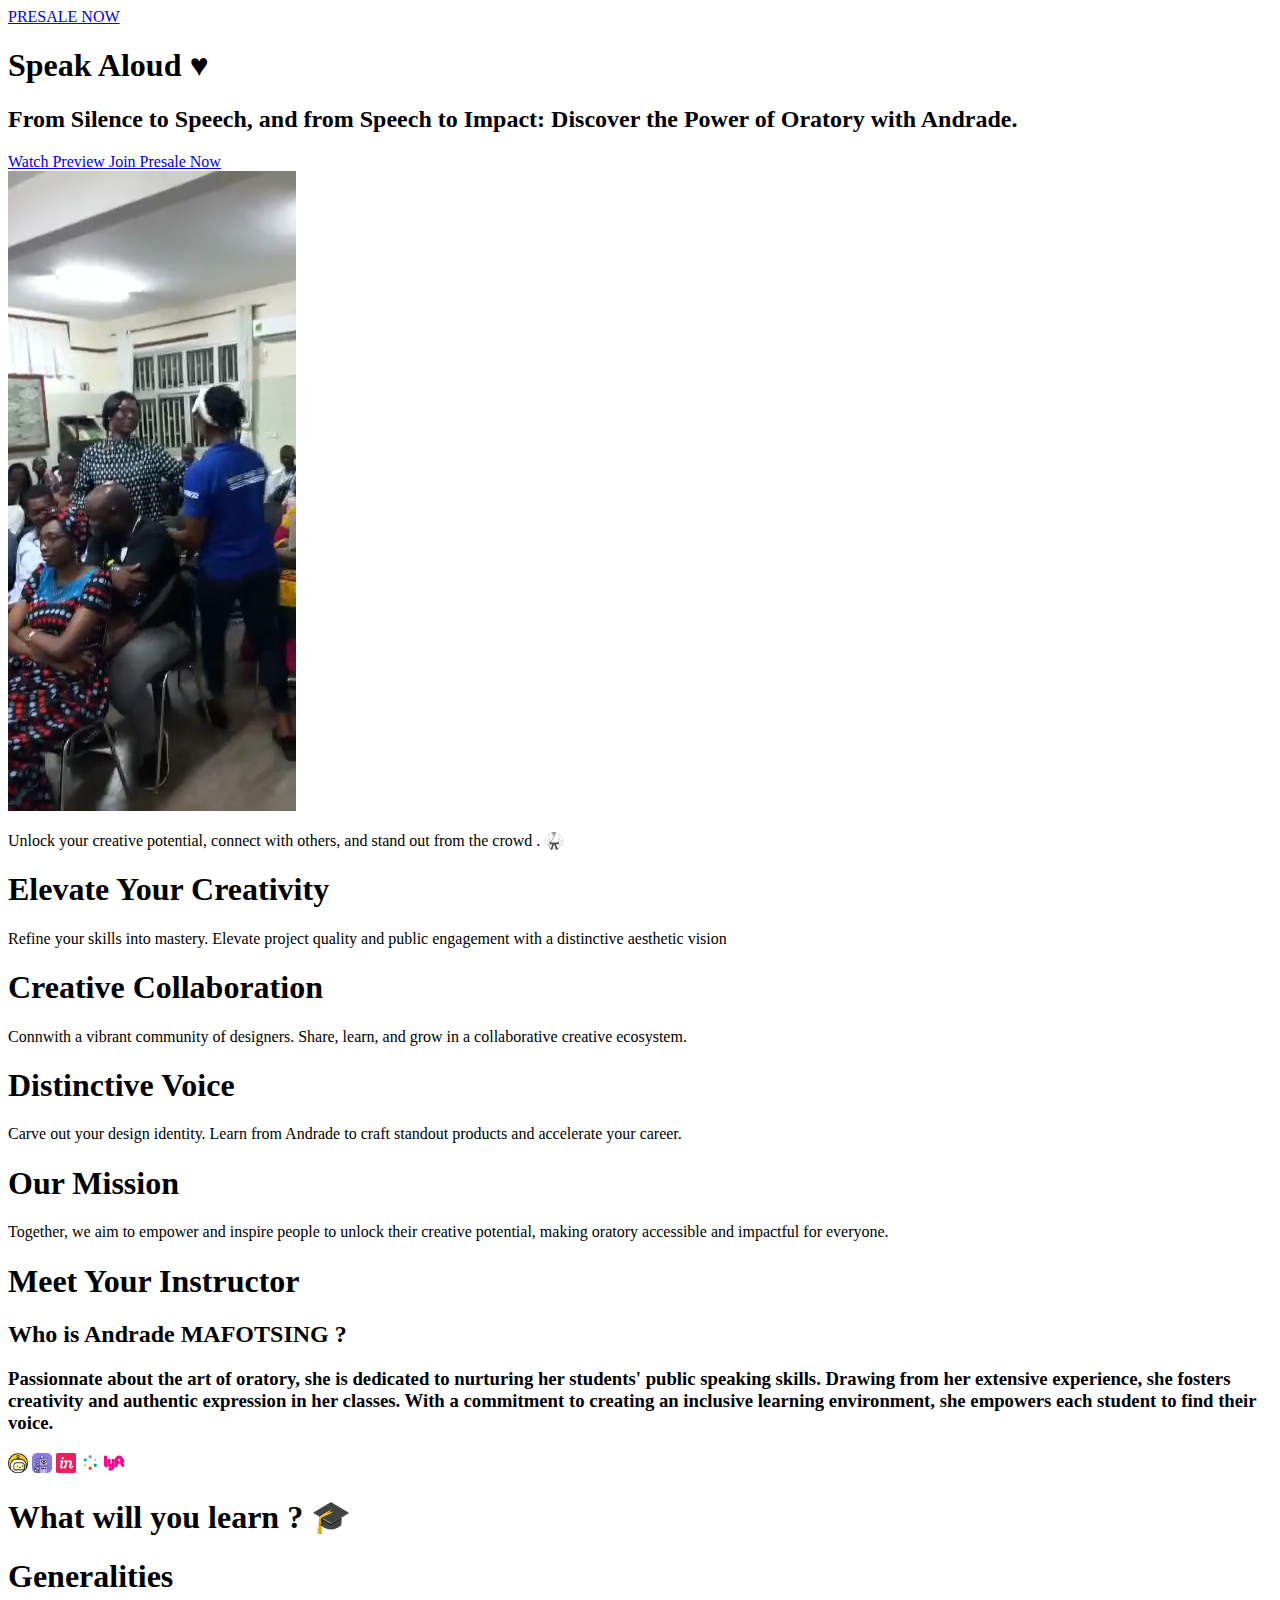
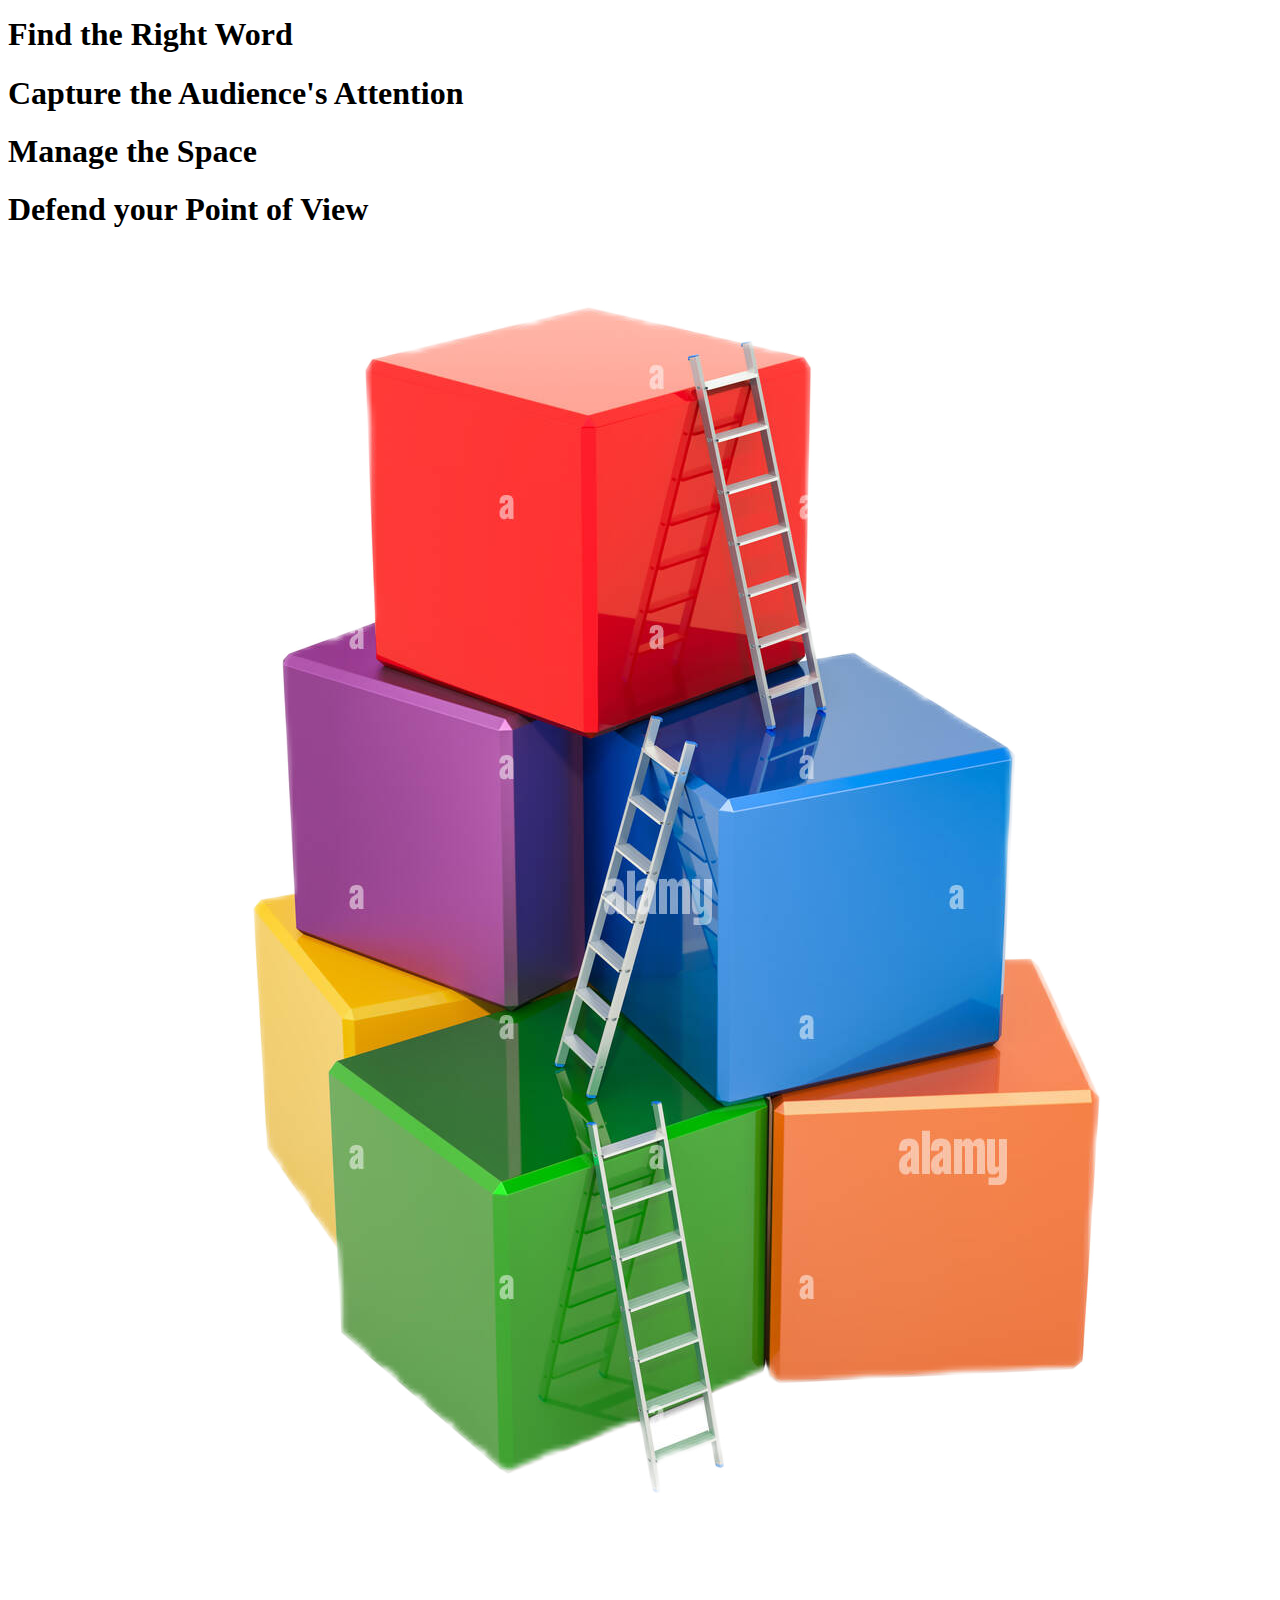
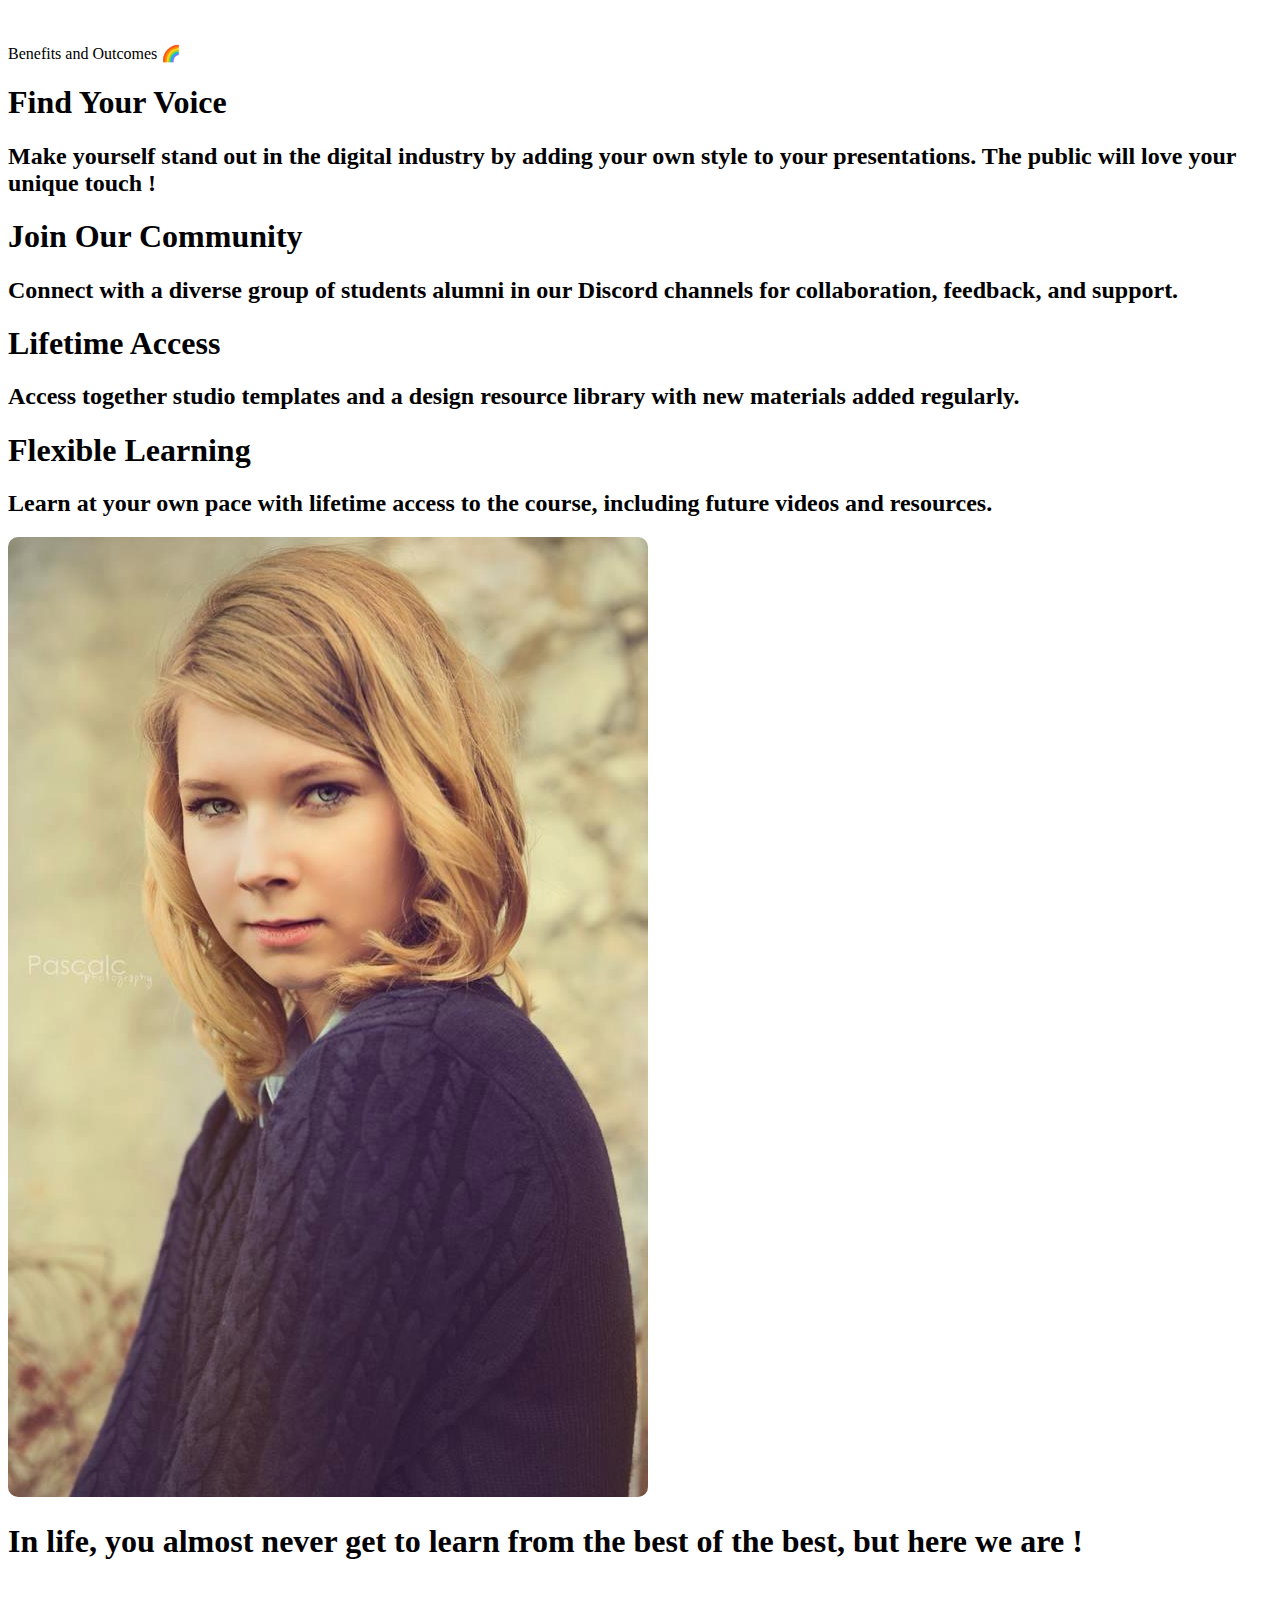
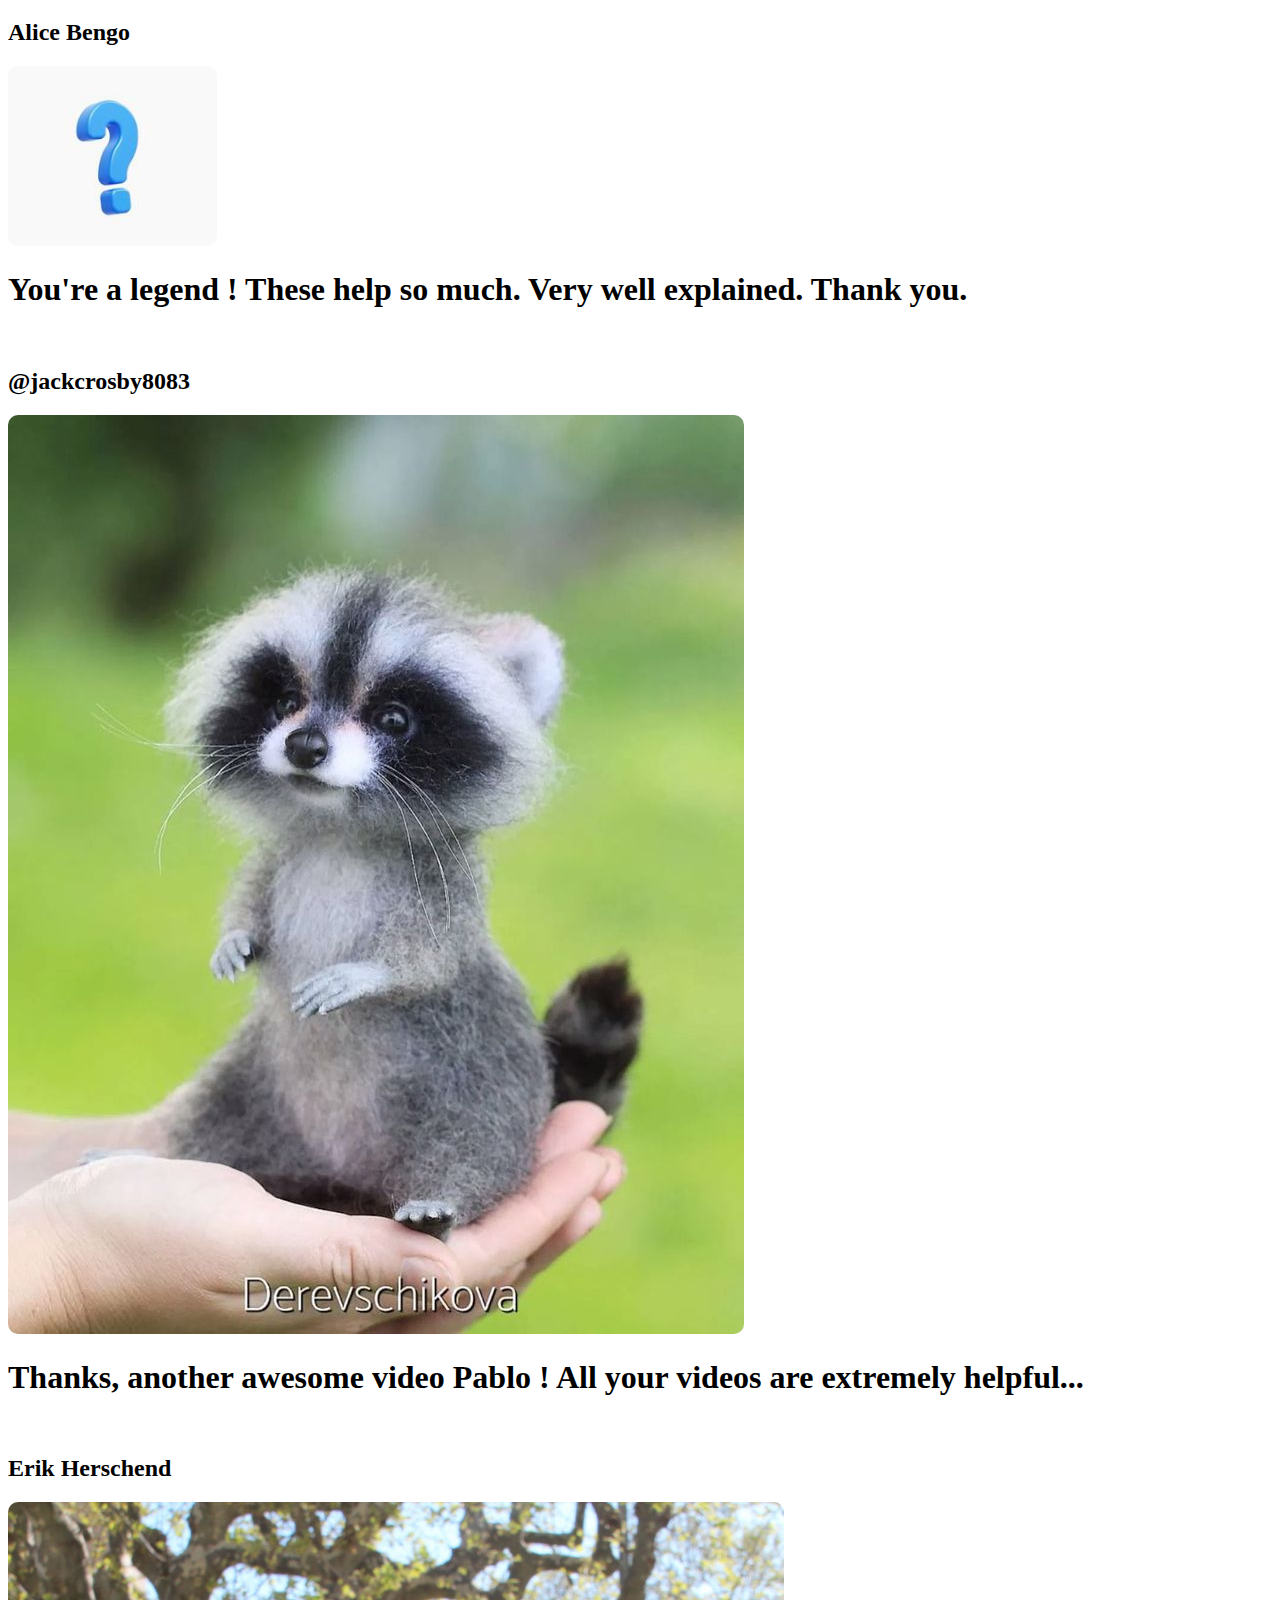
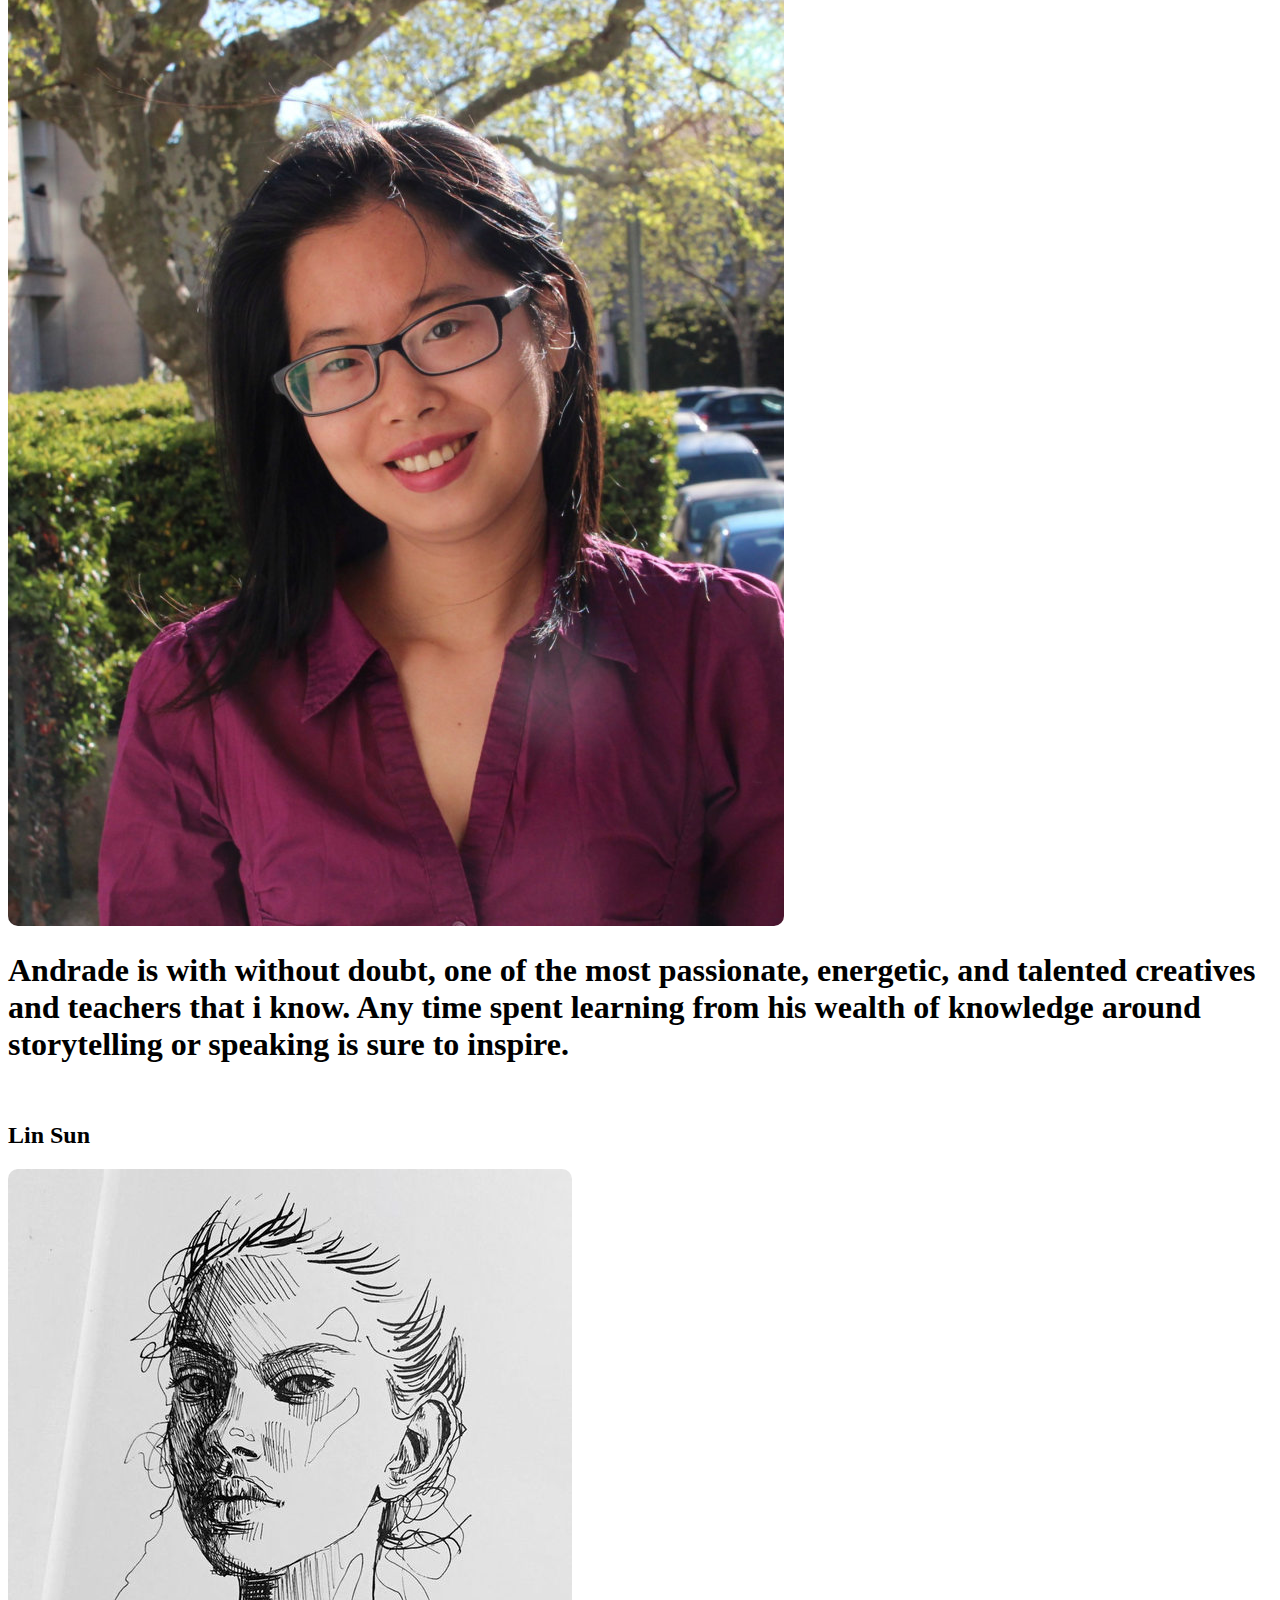
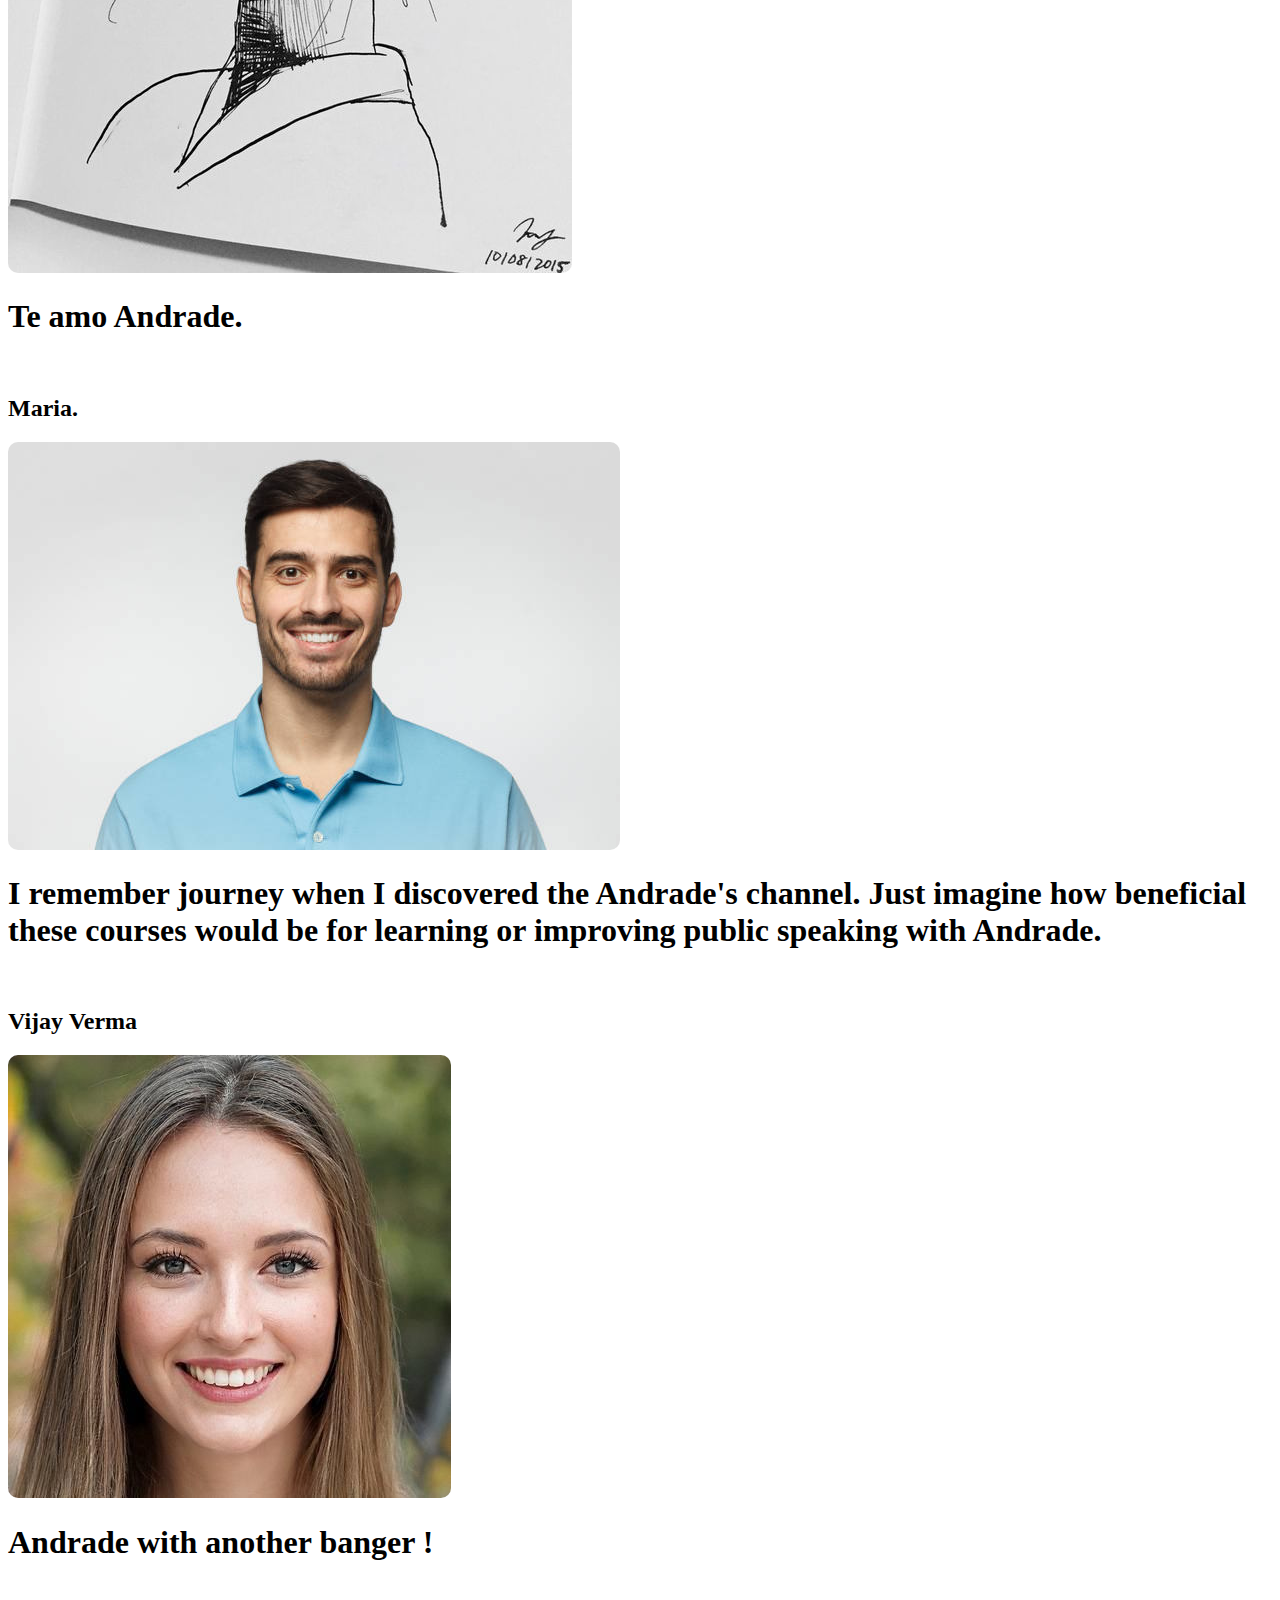
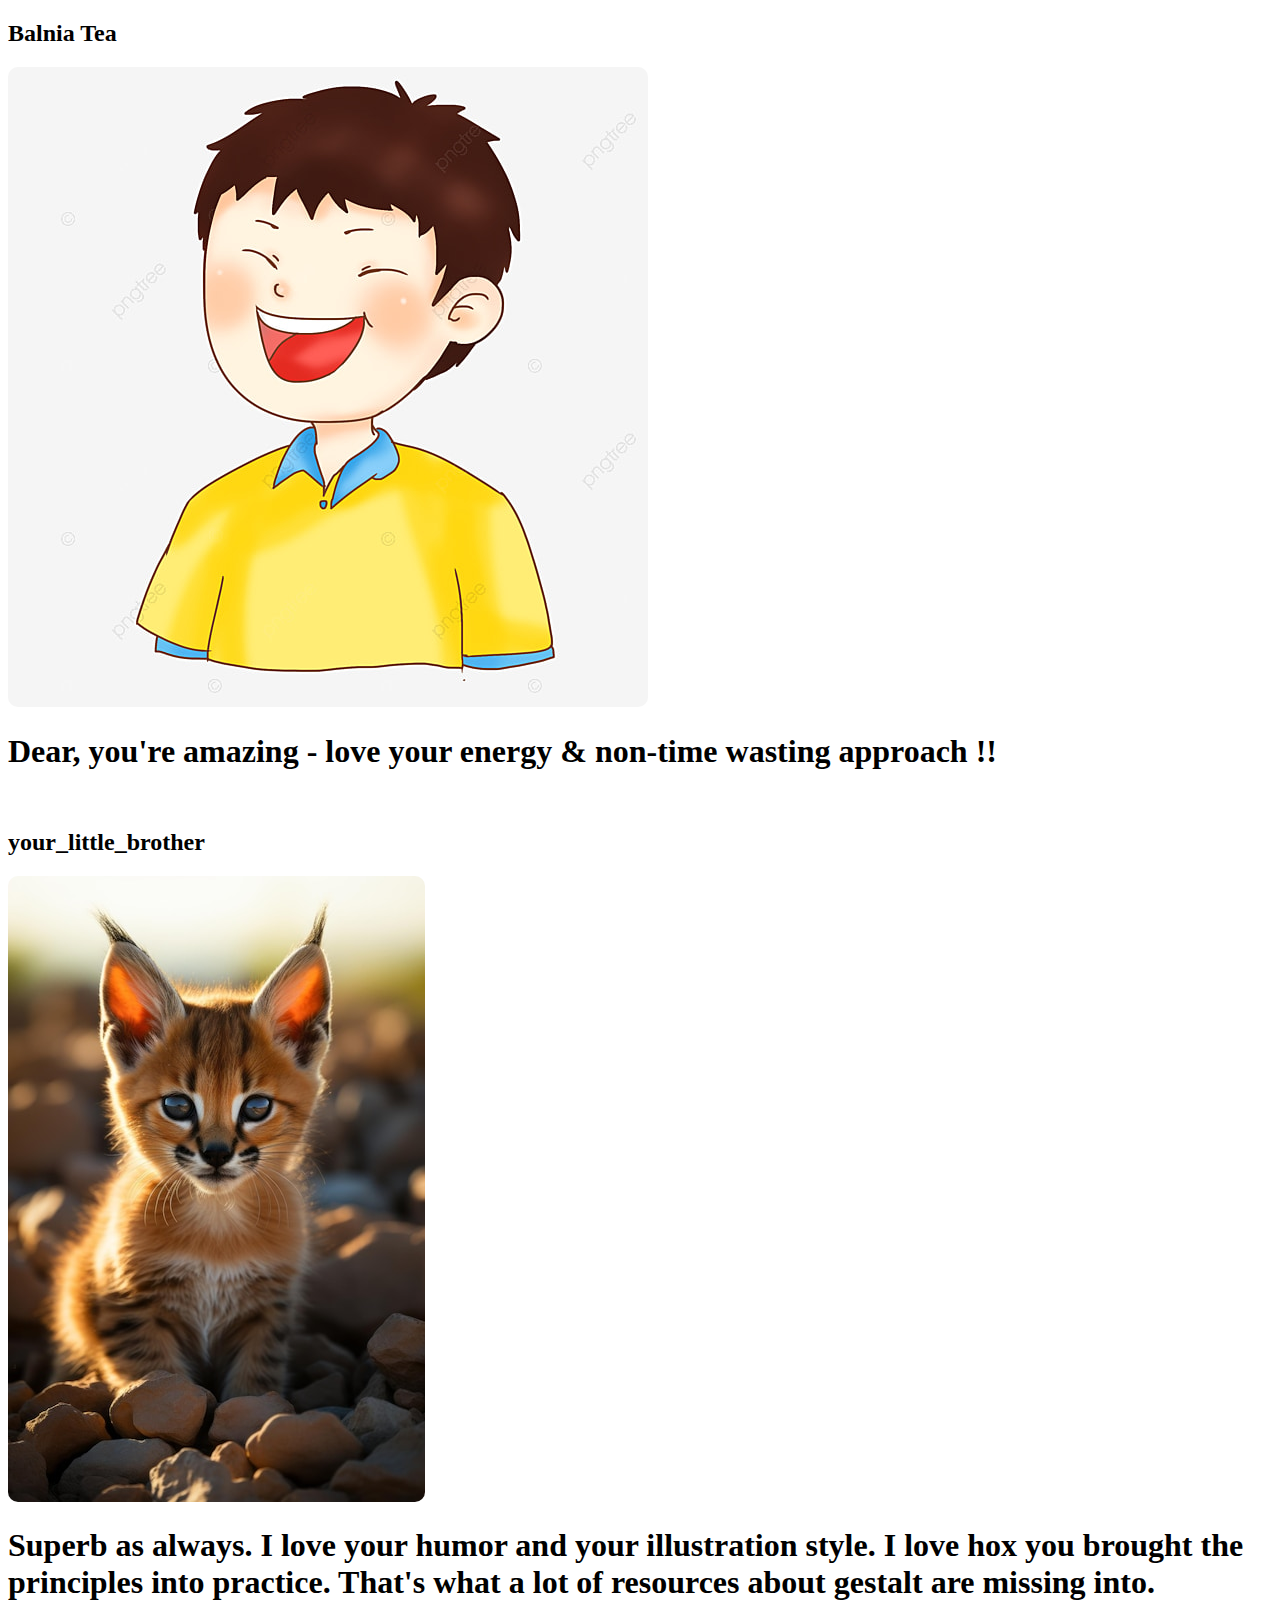
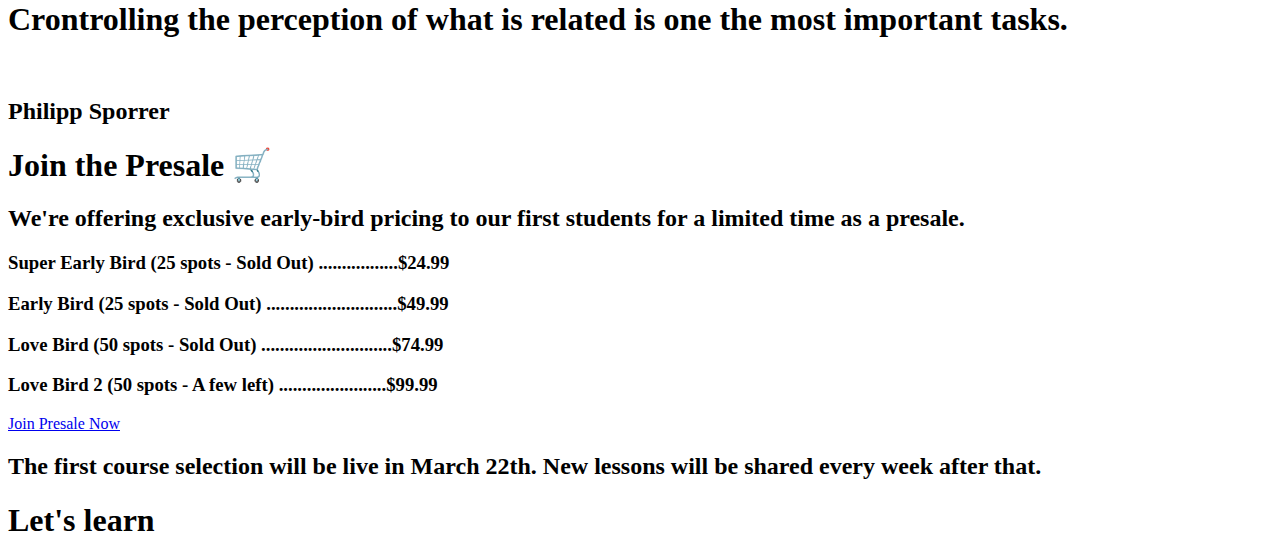
==== index.html @ 2ab076c2 "Add files via upload" ====
<!DOCTYPE html>
<html lang="en">
<head>
    <meta charset="UTF-8">
    <meta http-equiv="X-UA-Compatible" content="IE=edge">
    <meta name="viewport" content="width=device-width, initial-scale=1.0">
    <title>Art oratoire Speak Aloud</title>
    <link rel="stylesheet" href="MyStyle.css">
</head>
<body >
    
    <div class="container">
    
        <div class="container1">
                <a href="mailto:makgrade28@gmail.com">PRESALE NOW</a>
         <h1>Speak Aloud &#9829; </h1> 
         <h2>From Silence to Speech, and from Speech to Impact: Discover the Power of Oratory with Andrade.</h2> 
            <div class="subcontainer1">
                <div class="box1">
                    <a href="#">Watch Preview </a>
                    <i></i>
                    <a class="a_spec" href="mailto:makgrade28@gmail.com">Join Presale Now</a>
                </div>
                <div class="videobox">
                    <video autoplay muted loop id="ma_vidéo">
                        <source src="video.mp4" type="video/mp4">
                        Votre navigateur ne prend pas en compte la lecture de vidéos au format MP4.
                    </video>
        
                </div>
            
            </div>
            
        </div>
        <div class="container2">
            <p> <span>Unlock your</span> <span class="textl2"> creative potential,</span> <span class="textl3"> connect with others,</span> <span>and</span> <span class="textl4"> stand out from the crowd</span> <span>. &#X1F94B</span></p>
            
            <div class="boxpics">
                <div class="boxpic1">
                    <h1>Elevate Your Creativity</h1>
                    <p>Refine your skills into mastery. Elevate project quality and public engagement with a distinctive aesthetic vision</p>
                    <div class="pic1"></div>
                </div>
                <div class="boxpic2">
                    <h1>Creative Collaboration</h1>
                    <p>Connwith a vibrant community of designers. Share, learn, and grow in a collaborative creative ecosystem.</p>
            
                </div>
                <div class="boxpic3">
                    <h1>Distinctive Voice</h1>
                    <p>Carve out your design identity. Learn from Andrade to craft standout products and accelerate your career.</p>
                    
        

                </div>

            </div>
        </div>
        <div class="container3">
            <h1>Our Mission</h1>
            <p>Together, we aim to empower and inspire people to unlock their creative potential, making oratory accessible and impactful for everyone.</p>

            <div class="mybox">
                <div class="aboutme">
                    <h1>Meet Your Instructor</h1>
                    <h2>Who is Andrade MAFOTSING ?</h2>
                    <h3>Passionnate about the art of oratory, she is dedicated to nurturing her students' public speaking skills. Drawing from her extensive experience, she fosters creativity and authentic expression in her classes. With a commitment to creating an inclusive learning environment, she empowers each student to find their voice.</h3>
                    <div class="socialmedia">
                        <img src="i1.png" width="20px" height="20px">
                        <img src="i2.webp" width="20px" height="20px">
                        <img src="i3.png" width="20px" height="20px">
                        <img src="i4.png" width="20px" height="20px">
                        <img src="i5.png" width="20px" height="20px">
                    </div>
                </div>
                <div class="mypic">
                    
                </div>
            </div>

        </div>
        <div class="container4">
            <h1>What will you learn ? &#127891;</h1>
            <div class="flex1">
                <div class="card">
                    <h1>Generalities</h1>
                </div>
                <div class="flex2">
                    <div class="minicard1">
                        <h1> Find the Right Word</h1>
                    </div>
                    <div class="minicard2">
                        <h1>Capture the Audience's Attention</h1>
                    </div>
                    <div class="minicard3">
                        <h1>Manage the Space</h1>
                    </div>
                    <div class="minicard4">
                        <h1>Defend your Point of View </h1>
                    </div>
                </div>
            </div>

        </div>
        <div class="container5">
            <div class="card">
                <img class="rectif" src="im8.png" alt="block">
            </div>
                
            <div class="flexwrite">
                <div class="h1">Benefits and Outcomes &#127752;</div>
                <div class="cardwrite1">
                    <h1>Find Your Voice</h1>
                    <h2>Make yourself stand out in the digital industry by adding your own style to your presentations. The public will love your unique touch !</h2>
                </div>
                <div class="cardwrite2">
                    <h1>Join Our Community</h1>
                    <h2>Connect with a diverse group of students alumni in our Discord channels for collaboration, feedback, and support.</h2>
                </div>
                <div class="cardwrite3"> 
                    <h1>Lifetime Access</h1>
                    <h2>Access together studio templates and a design resource library with new materials added regularly.</h2>
                </div>
                <div class="cardwrite4">
                    <h1>Flexible Learning</h1>
                    <h2>Learn at your own pace with lifetime access to the course, including future videos and resources.</h2>
                </div>
            </div>
 
        </div>
        <div class="container6">
            <div class="cont1">
                <div class="cont1a">
                    <div class="im">
                        <img style="border-radius: 10px;" class="rectif2" src="face7.jpg" alt="comment">
                    </div>
                    <div class="text">
                        <h1>In life, you almost never get to learn from the best of the best, but here we are !</h1><br>
                        <h2>Alice Bengo</h2>
                    </div>
                    
                </div>
                <div class="cont1b">
                    <div class="im">
                        <img style="border-radius: 10px;" class="rectif2" src="face11.jpg" height="180px" alt="comment">
                    </div>
                    <div class="text">
                        <h1>You're a legend ! These help so much. Very well explained. Thank you.</h1><br>
                        <h2>@jackcrosby8083</h2>
                    </div>
                </div>
                <div class="cont1c">
                    <div class="im">
                        <img style="border-radius: 10px;" class="rectif2" src="face3.jpg" alt="comment">
                    </div>
                    <div class="text">
                        <h1>Thanks, another awesome video Pablo ! All your videos are extremely helpful...</h1><br>
                        <h2>Erik Herschend</h2>
                    </div>
                </div>
            </div>
            <div class="cont2">
                <div class="cont2a">
                    <div class="im">
                        <img style="border-radius: 10px;" class="rectif2" src="face4.jpg" alt="comment">
                    </div>
                    <div class="text">
                        <h1>Andrade is with without doubt, one of the most passionate, energetic, and talented creatives and teachers that i know. Any time spent learning from his wealth of knowledge around storytelling or speaking is sure to inspire. </h1><br>
                        <h2>Lin Sun</h2>
                    </div>
                </div>
                <div class="cont2b">
                    <div class="im">
                        <img style="border-radius: 10px;" class="rectif2" src="face10.jpg" alt="comment">
                    </div>
                    <div class="text">
                        <h1>Te amo Andrade.</h1><br>
                        <h2>Maria.

                        </h2>
                    </div>
                </div>
            </div>
            <div class="cont3">
                <div class="cont3a">
                    <div class="im">
                        <img style="border-radius: 10px;" class="rectif2" src="face6.jpg" alt="comment">
                    </div>
                    <div class="text">
                        <h1>I remember journey when I discovered the Andrade's channel. Just imagine how beneficial these courses would be for learning or improving public speaking with Andrade.</h1><br>
                        <h2>Vijay Verma</h2>
                    </div>
                </div>
                <div class="cont3b">
                    <div class="cont3b1">
                        <div class="im">
                            <img style="border-radius: 10px;" class="rectif2" src="face1.jpg" alt="comment">
                        </div>
                        <div class="text">
                            <h1>Andrade with another banger !</h1><br>
                            <h2>Balnia Tea</h2>
                        </div>
                    </div>
                    <div class="cont3b2">
                        <div class="im">
                            <img style="border-radius: 10px;" class="rectif2" src="face8.jpg" alt="comment">
                        </div>
                        <div class="text">
                            <h1>Dear, you're amazing - love your energy & non-time wasting approach !!</h1><br>
                            <h2>your_little_brother</h2>
                        </div>
                    </div>
                </div>
                <div class="cont3c">
                    <div class="im">
                        <img style="border-radius: 10px;" class="rectif2" src="face9.jpg" alt="comment">
                    </div>
                    <div class="text">
                        <h1>Superb as always. I love your humor and your illustration style. I love hox you brought the principles into practice. That's what a lot of resources about gestalt are missing into. Crontrolling the perception of what is related is one the most important tasks.</h1><br>
                        <h2>Philipp Sporrer</h2>
                    </div>
                </div>
            </div>
            <div class="socialmedia2"></div>
        </div>
        <div class="container7">
            <h1>Join the Presale &#128722;</h1>
            <h2>We're offering exclusive early-bird pricing to our first students for a limited time as a presale.</h2>
            <div class="price1">
                <h3>Super Early Bird (25 spots - Sold Out) <span class="vide">.................</span>$24.99</h3>
                
            </div>
            <div class="price2">
                <h3>Early Bird (25 spots - Sold Out) <span class="vide">............................</span>$49.99</h3>
            </div>
            <div class="price3">
                <h3>Love Bird (50 spots - Sold Out) <span class="vide">............................</span>$74.99</h3>
            </div>
            <div class="price4">
                <h3>Love Bird 2 (50 spots - A few left) <span class="vide">.......................</span>$99.99</h3>
            </div>
            <div class="price5">
                <a href="mailto:makgrade28@gmail.com">Join Presale Now</a>
            </div>
            <h2>The first course selection will be live in March 22th. New lessons will be shared every week after that. </h2>

        </div>
        <div class="container8">
             <div class="onlytext">
                <h1>Let's learn</h1>
             </div>
            
            
        </div>
    


    </div>
<!--<script>
    var video= document.getElementById("ma_vidéo");

    function toggleVideo() {
        if (video.paused){
            video.play();
        }else {
            video.pause();
        }
    }
</script>-->

</body>
</html>
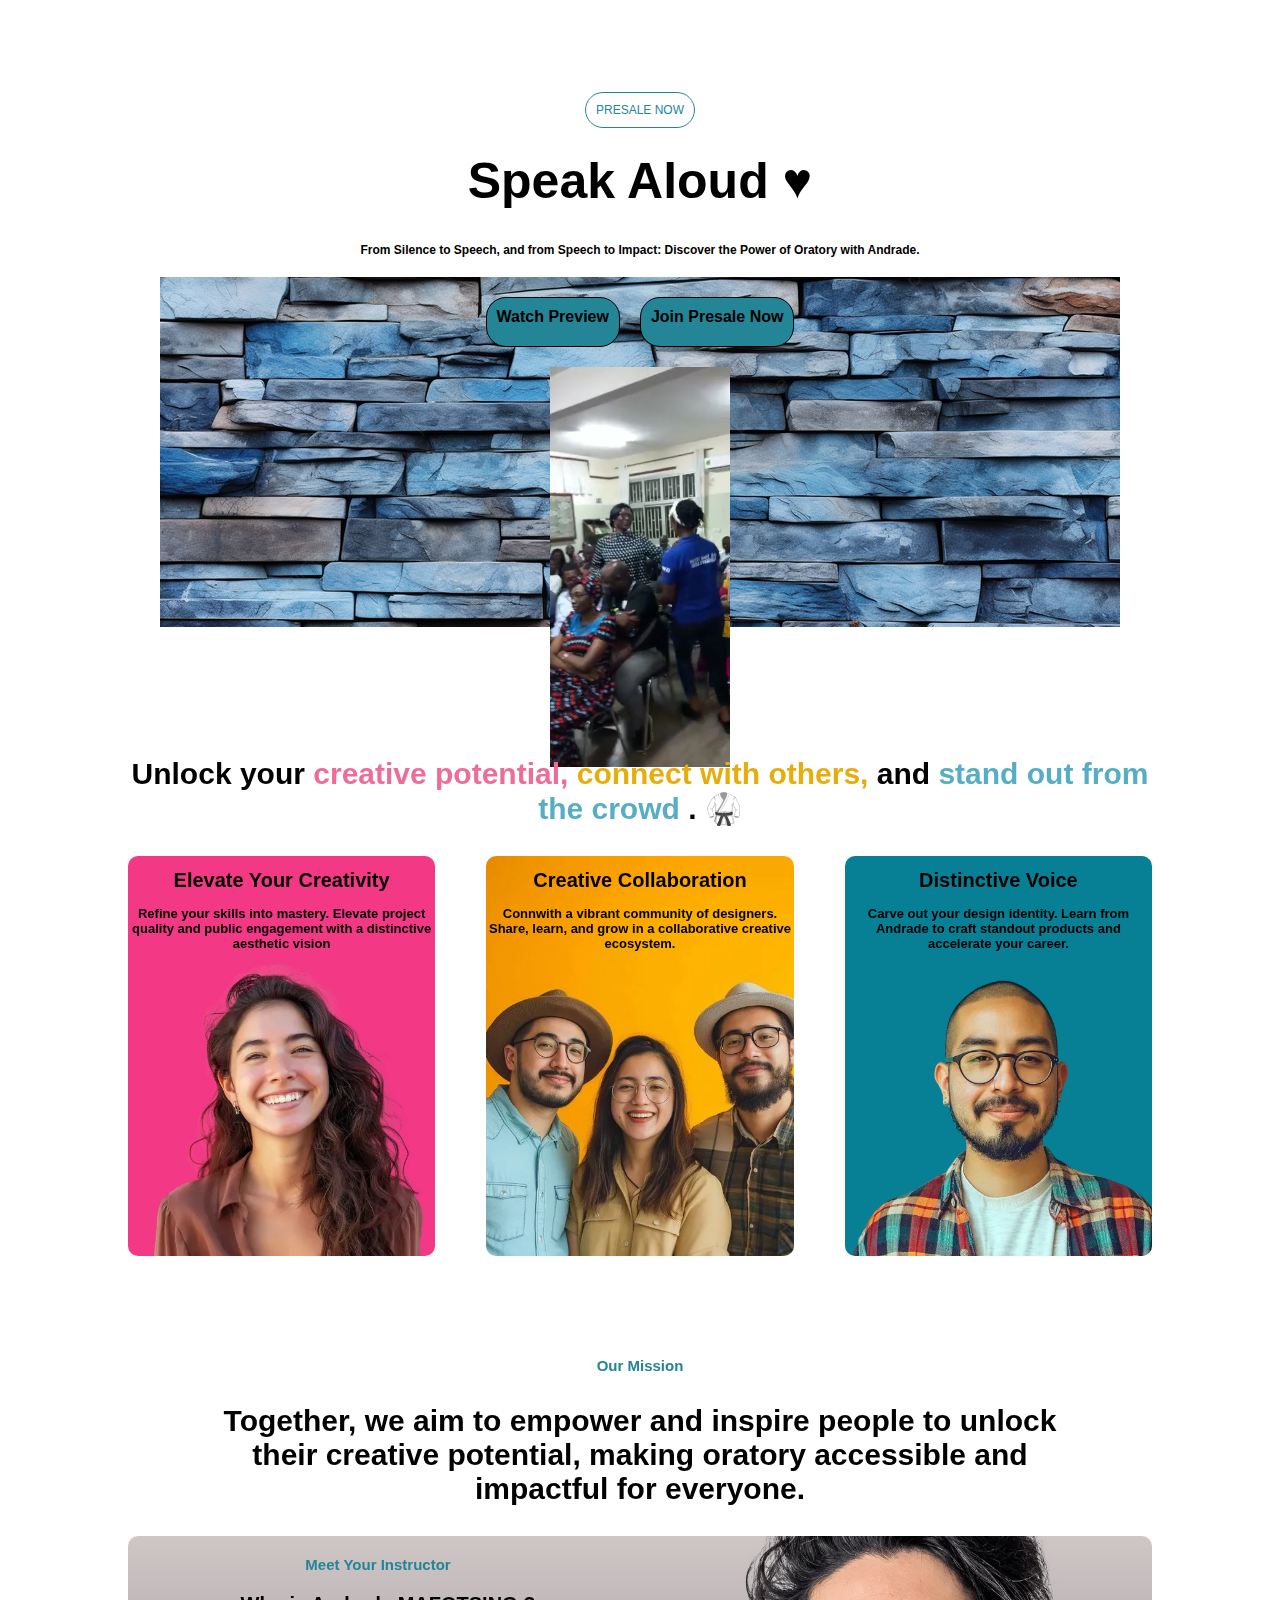
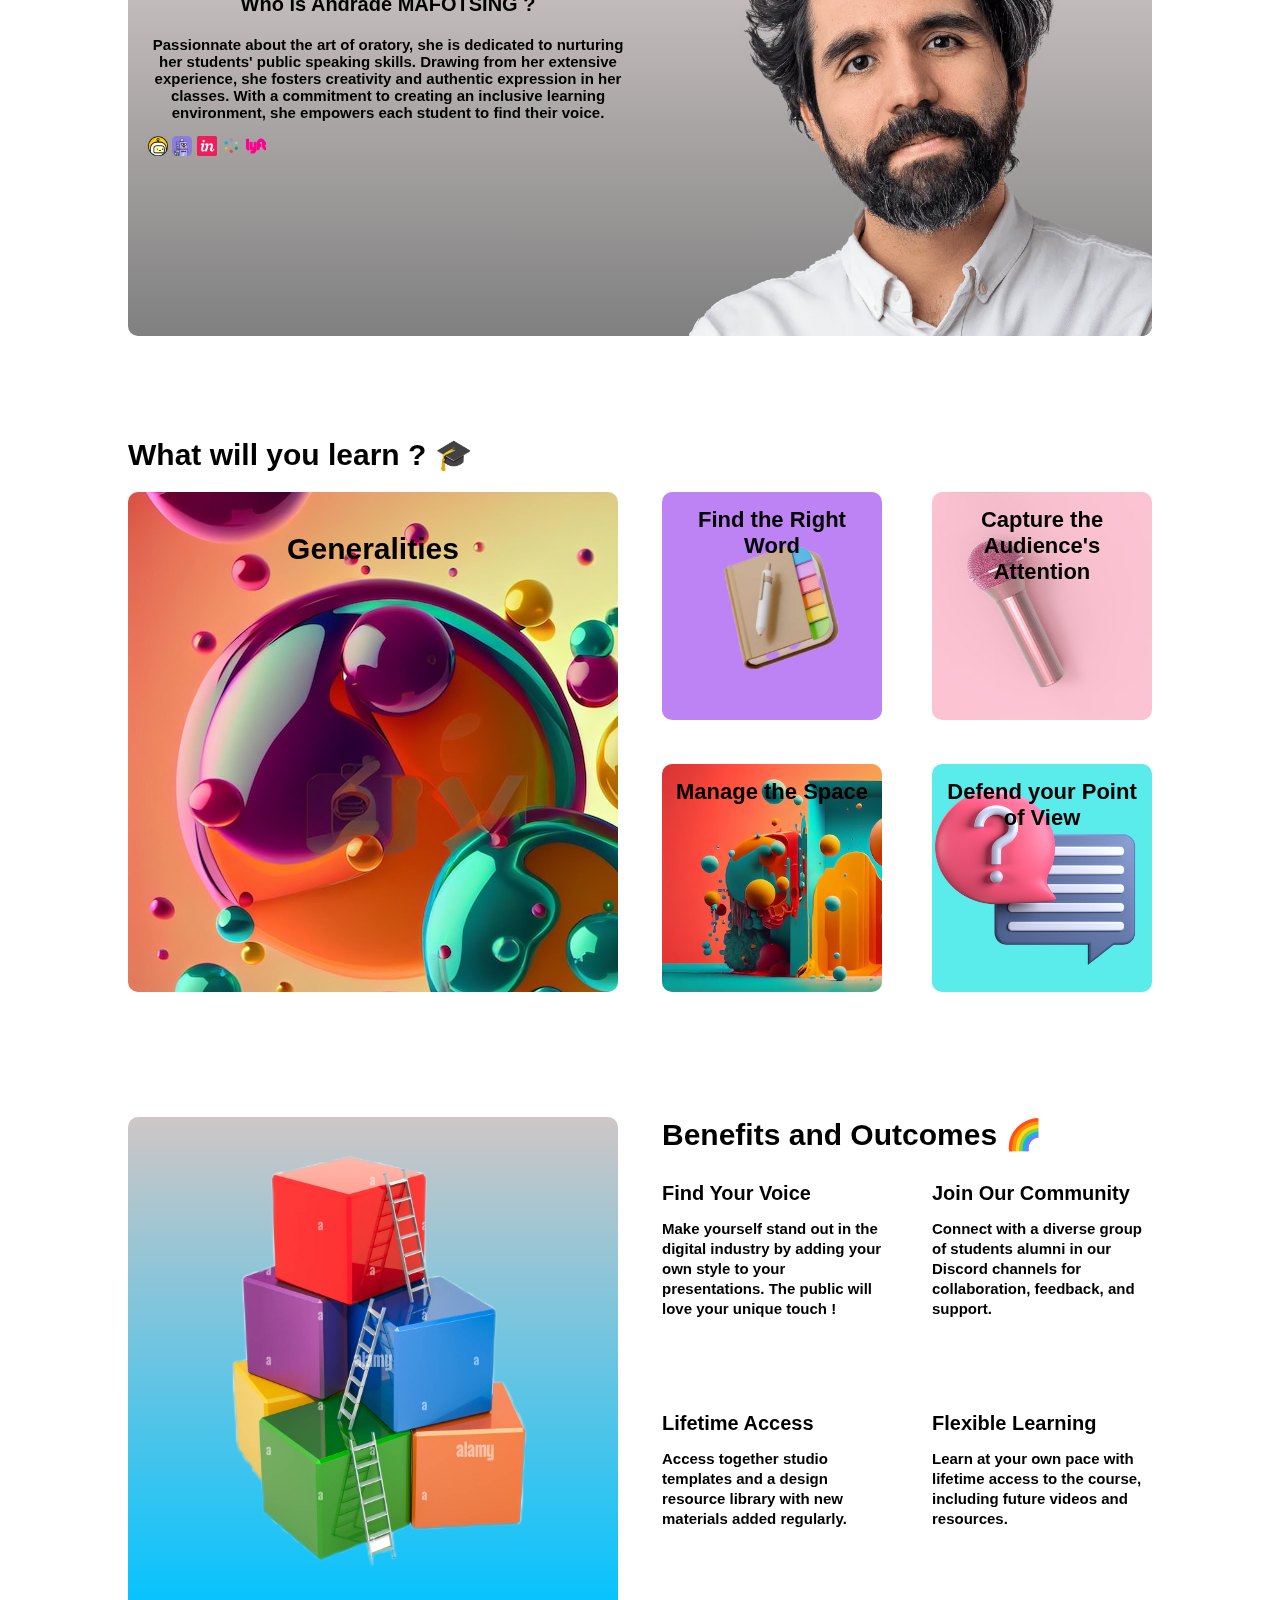
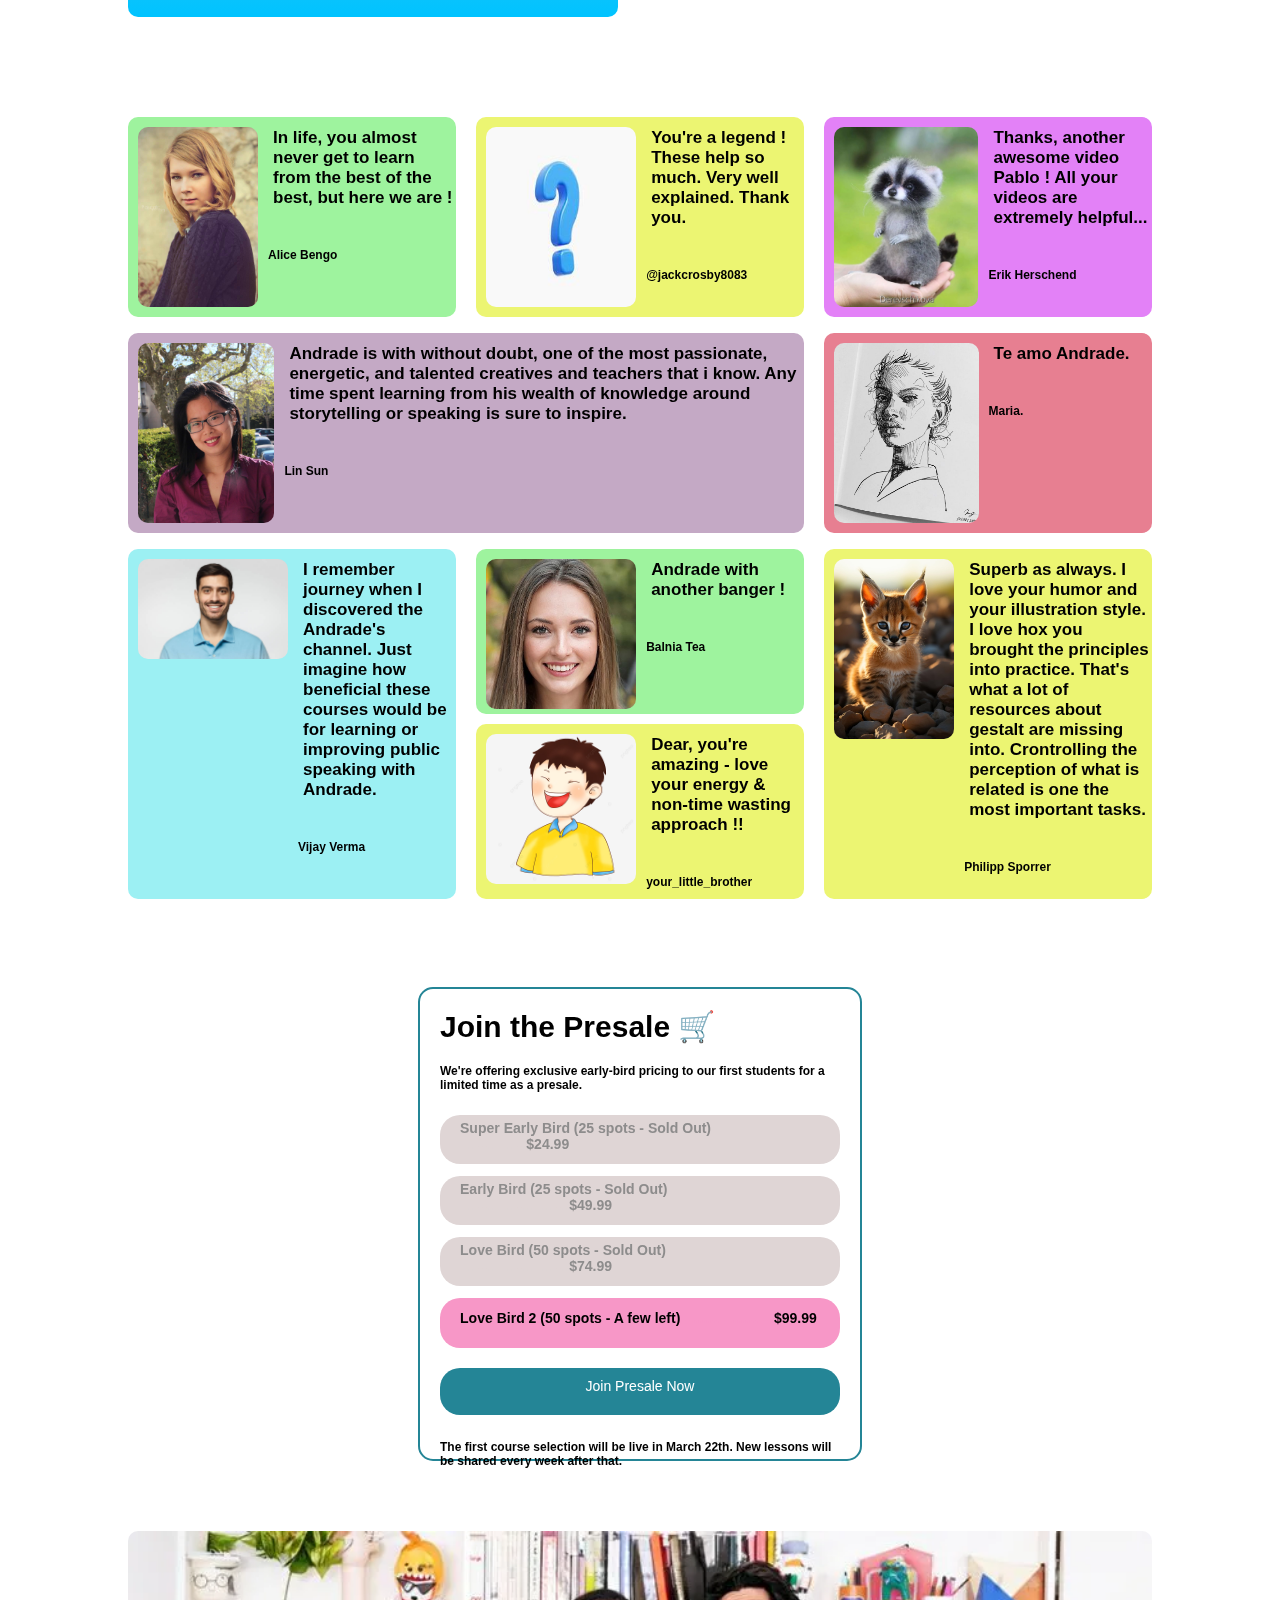
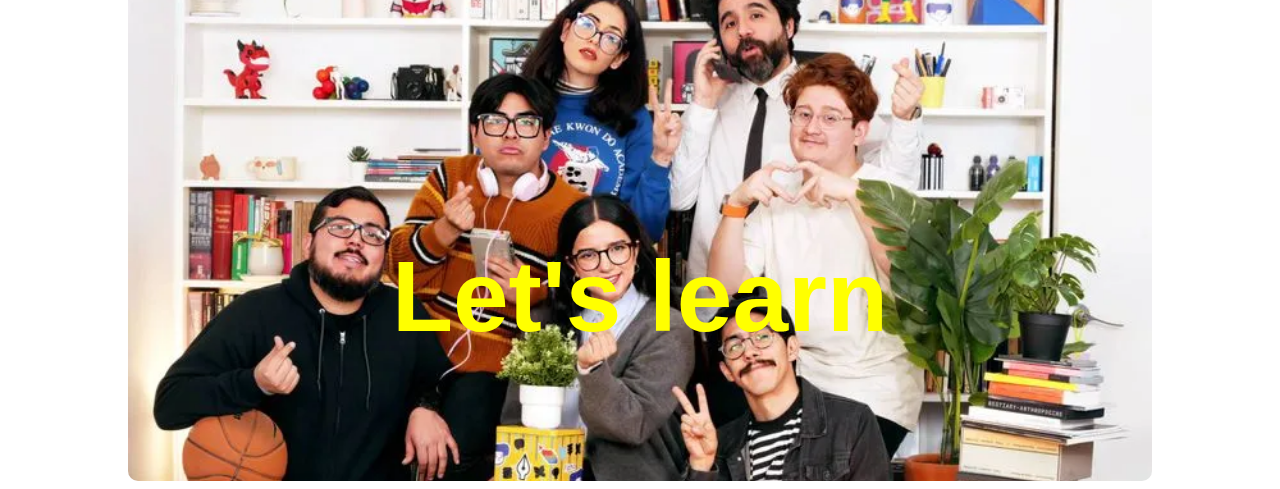
==== commit aef65b7b: "Update index.html" ====
--- a/index.html
+++ b/index.html
@@ -5,7 +5,7 @@
     <meta http-equiv="X-UA-Compatible" content="IE=edge">
     <meta name="viewport" content="width=device-width, initial-scale=1.0">
     <title>Art oratoire Speak Aloud</title>
-    <link rel="stylesheet" href="MyStyle.css">
+    <link rel="stylesheet" href="style.css">
 </head>
 <body >
     
@@ -269,4 +269,4 @@
 </script>-->
 
 </body>
-</html>+</html>
--- a/style.css
+++ b/style.css
@@ -0,0 +1,658 @@
+.container {
+    width: 1024px;
+    background-color: #ffffff;
+    font-family: 'Segoe UI', Tahoma, Geneva, Verdana, sans-serif;
+    margin-left: auto;
+    margin-right: auto;
+}
+
+.container1 {
+    min-height: 300px;
+    text-align: center;
+    margin-top: 100px;
+}
+
+.container1 a{
+    color:rgb(36, 133, 150) ;
+    font-family: 'Segoe UI', Tahoma, Geneva, Verdana, sans-serif;
+    font-size: 00.75rem;
+    text-decoration: none;
+    padding: 10px 10px 10px 10px;
+    border: 1px solid rgb(36, 133, 150);
+    border-radius: 20px;
+}
+
+.container1 a:hover {
+    background-color: rgb(69, 168, 185);
+    transition-duration: 1s;
+    color: white;
+}
+
+h1{
+    font-size: 50px;
+    font-weight: bold;
+}
+
+h2{
+    font-size: 12px; 
+}
+
+.subcontainer1{
+    height: 350px;
+    background-image: url(mur.png);
+    background-position: center; 
+    background-repeat: no-repeat;
+    justify-content: center;
+    margin-top: 20px;
+    border-radius: 10px;
+}
+.box1{
+    display: flex;
+    height: 50px;
+    justify-content: center;
+    padding-top: 20px;
+}
+.box1 a{
+    border: 1px solid rgb(0, 0, 0); 
+    color: black;
+    font-weight: bold;
+    font-size: 1rem;
+    background-color: rgb(36, 133, 150);
+ }
+.a_spec{
+      margin-left: 20px;
+  }
+
+  .box1 a:hover {
+    transition-duration: 1s;
+    color: white;
+}
+
+.videobox{
+    width: 400px;
+    height: 400px;
+    margin-top: 20px;
+    margin-left: auto;
+    margin-right: auto;
+    overflow: hidden;
+    justify-content: center;
+    border-radius: 20px;
+}
+.videobox video{
+    width: 100%;
+    height:100% ;
+}
+.control_button{
+    position:absolute;
+    top: 80%;
+    left: 47%;
+    background-color: rgba(0, 0, 0, 0.5);
+    color: white;
+    padding: 10px 20px;
+    border: none;
+    border-radius: 5px;
+    cursor: pointer;
+}
+
+.container2{
+    height: 400px;
+    margin-top: 130px;
+    justify-content: center;
+    font-size: 30px;
+    font-family: 'Segoe UI', Tahoma, Geneva, Verdana, sans-serif;
+    text-align: center;
+}
+
+.textl2{
+    color: rgb(238, 109, 152);
+}
+
+.textl3{
+    color: rgb(231, 173, 13);
+}
+
+.textl4{
+    color: rgb(86, 174, 196);
+}
+
+.container2 p{
+  font-weight: bold;
+}
+
+.boxpics{
+    display: flex;
+    height: 400px;
+    justify-content: space-between;
+}
+
+.boxpic1{
+    background-color: rgb(243, 56, 134);
+    background-image: url(fille-rose.webp);
+    background-size: cover;
+    min-height: 250px;
+    width: 30%; 
+    border-radius: 10px; 
+}
+
+
+.boxpic1 h1{
+  font-size: 20px;  
+  font-weight: bold;
+}
+
+.boxpic1 p{
+    font-family: Arial, Helvetica, sans-serif;
+    font-size: 13px;
+}
+
+.boxpic2{
+    background-image: url(trois_personne.webp);
+    background-size: cover;
+    min-height: 250px;
+    width: 30%; 
+    border-radius: 10px;   
+}
+
+.pic2{
+    width: 100%;
+    margin-left: 0px;
+    
+    margin-top: 56px;
+}
+
+.redim{
+    width: 50%;
+    height: auto;
+}
+
+.boxpic2 h1{
+  font-size: 20px;  
+  font-weight: bold;
+}
+
+.boxpic2 p{
+    font-family: Arial, Helvetica, sans-serif;
+    font-size: 13px;
+}
+
+.boxpic3{
+    background-image: url(lunette.webp);
+    background-color: rgb(7, 127, 148);
+    background-size: cover;
+    min-height: 250px;
+    width: 30%; 
+    border-radius: 10px; 
+}
+
+.pic3{
+    height: 100%;
+    background-size: cover;
+    background-position:top;
+    margin-top: 22px;
+}
+
+.boxpic3 h1{
+  font-size: 20px;  
+  font-weight: bold;
+}
+
+.boxpic3 p{
+    font-family: Arial, Helvetica, sans-serif;
+    font-size: 13px;
+}
+
+.container3{
+    height: 600px;
+    margin-top: 200px;
+    justify-content: center;
+    font-family: 'Segoe UI', Tahoma, Geneva, Verdana, sans-serif;
+    text-align: center;
+}
+
+.container3 h1{
+    font-size: 15px;
+    margin-top: 20px;
+    color: rgb(36, 133, 150);
+}
+
+.container3 p{
+    font-size: 30px;
+    margin-left: 80px;
+    margin-right: 80px;
+    font-weight: bold;
+}
+
+.mybox{
+    display: flex;
+    height: 400px;
+    justify-content: space-between;
+    border-radius: 10px;
+    background-image:linear-gradient(rgb(207, 198, 198), gray)
+}
+
+.aboutme{
+   width: 500px; 
+   font-family: Arial, Helvetica, sans-serif;
+}
+
+.aboutme h2{
+    font-size: 20px;
+    margin-top: 20px;
+    margin-left: 20px;
+    font-family: Arial, Helvetica, sans-serif;
+}
+
+.aboutme h3{
+    font-size: 15px;
+    margin-top: 20px;
+    margin-left: 20px;
+    font-family: Arial, Helvetica, sans-serif;
+}
+
+.mypic{
+    width: 500px;
+    height: 400px; 
+    background-image: url(cheuveux.webp);
+    background-position: center;
+    background-size: cover;
+    overflow: hidden;
+    border-radius: 10px;
+}
+
+.socialmedia{
+    text-align: left;
+    padding-left: 20px;
+    
+    height: 20px;
+}
+
+.container4{
+    height: 600px;
+    margin-top: 80px;
+    justify-content: center;
+    font-family: 'Segoe UI', Tahoma, Geneva, Verdana, sans-serif;
+}
+
+.container4 h1{
+    font-size: 30px;
+
+}
+.flex1{
+    display: flex;
+    height: 500px;
+    justify-content: space-between;
+    text-align: center;
+}
+
+.card{
+    width: 490px;
+    height: 500px;
+    font-size:50px;
+    border-radius: 10px;
+}
+
+.card h1{
+    margin-top: 40px;
+    font-size:30px;
+}
+
+.container4 .card{
+    background-image: url(im1.jpg);
+}
+
+.flex2{
+    display: flex;
+    width: 490px;
+    height: 500px;
+    border-radius: 10px;
+    flex-wrap: wrap;
+    justify-content: space-between;
+    align-content: space-between;
+}
+
+.minicard1{
+    background-color: rgb(189, 130, 243);
+    background-image: url(im7.png);
+    background-size: cover;
+    width: 220px;
+    height: 228px;
+    border-radius: 10px;
+}
+
+.minicard2{
+    background-image: url(im6.jpg);
+    background-size: cover;
+    background-position: left;
+    width: 220px;
+    height: 228px;
+    border-radius: 10px;
+}
+
+.minicard3{
+    background-image: url(im4.jpg);
+    background-size: cover;
+    width: 220px;
+    height: 228px;
+    border-radius: 10px;
+}
+
+.minicard4{
+    background-color: rgb(90, 235, 235);
+    background-image: url(im5.png);
+    background-position: right;
+    background-size: cover;
+    width: 220px;
+    height: 228px;
+    border-radius: 10px;
+}
+
+.flex2 .minicard1 h1, .flex2 .minicard2 h1,.flex2 .minicard3 h1,.flex2 .minicard4 h1{
+    font-size: 22px;
+    margin-left: 10px;
+    margin-right: 10px;
+}
+
+.container5{
+    display: flex;
+    height: 600px;
+    margin-top: 80px;
+    justify-content: space-between;
+    
+}
+
+.container5 .card{
+    background-image:linear-gradient(rgb(207, 198, 198), rgb(0, 195, 255));
+    background-size: cover;
+}
+
+.rectif{
+    margin-top: 20px;
+    margin-left: 20px;
+    max-width: 450px;
+    max-height: 530px;
+}
+
+.flexwrite{
+    display: flex;
+    width: 490px;
+    height: 500px;
+    flex-wrap: wrap;
+    justify-content: space-between;
+    align-content: space-between;
+}
+
+.flexwrite .h1{
+    font-size: 30px;
+    height: 40px;
+    width: 490px;
+    font-weight: bold;
+}
+
+.cardwrite1{
+    background-color: white;
+    width: 220px;
+    height: 218px;
+    border-radius: 10px;
+}
+
+.cardwrite2{
+    background-color: white;
+    width: 220px;
+    height: 218px;
+    border-radius: 10px;
+}
+
+.cardwrite3{
+    background-color: white;
+    width: 220px;
+    height: 218px;
+    border-radius: 10px;
+}
+
+.cardwrite4{
+    background-color:white;
+    width: 220px;
+    height: 218px;
+    border-radius: 10px;
+}
+
+.cardwrite1 h1, .cardwrite2 h1, .cardwrite3 h1, .cardwrite4 h1{
+     font-size: 20px;
+     
+}
+
+.cardwrite1 h2, .cardwrite2 h2, .cardwrite3 h2, .cardwrite4 h2{
+    font-size: 15px;
+    line-height: 20px;
+    font-family: Arial, Helvetica, sans-serif;
+    
+}
+
+.container6{
+    min-height: 800px;
+}
+.cont1{
+    display: flex;
+    height: 200px;
+    justify-content: space-between;
+}
+
+.rectif2{
+    margin-top: 10px;
+    margin-left: 10px;
+    max-width: 150px;
+    max-height: 180px;
+}
+
+.cont1a{
+    display: flex;
+    background-color:rgb(158, 243, 158) ;
+    width: 32%;
+    border-radius: 10px;
+}
+
+.text h1{
+    font-size: 17px;
+    margin-left: 15px;
+    margin-right: 3px;
+    font-family: Arial, Helvetica, sans-serif;
+
+}
+
+.text h2{
+    font-size: 12px;
+    margin-left: 10px;
+    margin-right: 3px;
+    font-weight: bold;
+    font-family: Arial, Helvetica, sans-serif;
+}
+.cont1b{
+    background-color:rgb(236, 245, 114) ;
+    width: 32%;
+    border-radius: 10px;
+    display: flex;
+}
+.cont1c{
+    display: flex;
+    background-color:rgb(227, 129, 247) ;
+    width: 32%;
+    border-radius: 10px;
+}
+
+.cont2{
+    display: flex;
+    height: 200px;
+    justify-content: space-between;
+    margin-top: 16px;
+}
+
+.cont2a{
+    display: flex;
+    background-color:rgb(196, 169, 197) ;
+    width: 66%;
+    border-radius: 10px;
+}
+.cont2b{
+    display: flex;
+    background-color:rgb(231, 127, 145) ;
+    width: 32%;
+    border-radius: 10px;
+}
+
+.cont3{
+    display: flex;
+    height: 350px;
+    justify-content: space-between;
+    margin-top: 16px;
+}
+
+.cont3a{
+    display: flex;
+    background-color:rgb(156, 240, 243) ;
+    width: 32%;
+    border-radius: 10px;
+}
+.cont3b{
+    width: 32%;
+    border-radius: 10px;
+    display:flex;
+    flex-direction: column;
+    justify-content: space-between;
+}
+.cont3b1{
+    display: flex;
+    background-color:rgb(158, 243, 158) ;
+    height: 47%;
+    border-radius: 10px;
+}
+.cont3b2{
+    display: flex;
+    background-color:rgb(236, 245, 114) ;
+    height: 50%;
+    border-radius: 10px;
+}
+.cont3c{
+    display: flex;
+    background-color:rgb(236, 245, 114) ;
+    width: 32%;
+    border-radius: 10px;
+}
+
+.container7{
+    margin-top: 70px;
+    margin-left: auto;
+    margin-right: auto;
+    border: 2px solid rgb(36, 133, 150);
+    border-radius: 15px;
+    width: 400px;
+    height: 470px;
+    justify-content: center;
+    padding-left: 20px;
+    padding-right: 20px;
+}
+
+.container7 h1{
+    font-size: 30px;
+}
+.price1, .price2, .price3, .price4{
+    font-size: 12px;
+    color: rgb(141, 140, 140);
+    /* height: 31px; */
+    background-color: rgb(223, 213, 213);
+    border-radius: 20px;
+    margin-top: 12px;
+    padding: 5px 20px;
+
+    & h3{
+        margin: 0;
+        margin-bottom: 7px;
+    }
+    
+}
+.vide{
+    color: rgb(223, 213, 213);;
+}
+
+.price4 .vide{
+    color:rgb(247, 151, 199) ;
+}
+
+.price1{
+    margin-top: 23px;
+}
+
+.price4{
+    background-color: rgb(247, 151, 199);
+    color: black;
+    padding-top: 12px;
+    height: 33px;
+}
+
+.price5{
+    background-color:rgb(36, 133, 150) ;
+    border-radius: 20px;
+    font-size: 14px;
+    margin-top: 20px;
+    height: 37px;
+    text-align: center;
+    margin-bottom: 25px;
+    padding-top: 10px;
+}
+
+.price5 a{
+    text-decoration: none;
+    color: white;
+}
+
+.container8{
+    height: 550px;
+    margin-top: 70px;
+    background-image: url(img_fin.webp);
+    background-repeat: no-repeat;
+    background-size: cover;
+    border-radius: 10px;
+    /* justify-content: center; */
+    text-align: center;
+
+}
+
+.rectif3{
+    margin: 20px 10px 20px 30px;
+    max-width: 700px;
+    max-height: 430px;
+   
+}
+
+.onlytext{
+    width: 500px;
+    height: 100px;
+    color: yellow;
+    position: relative;
+    top: 65%;
+    left: 50%;
+    transform: translate(-50%, -50%);
+}
+
+.onlytext h1{
+    font-weight: bold;
+    font-size: 100px;
+}
+
+/*.container8 .redim{
+    width: 100%;
+    height: auto;
+   
+}*/
+
+/*.picnous{
+    width: 400px;
+    height: 400px;
+    background-color: rgb(63, 35, 189);
+    background-position: center; 
+    background-repeat: no-repeat;
+    border-radius: 10px;
+    justify-content: center;
+    text-align: center;
+    display: block;
+
+}*/
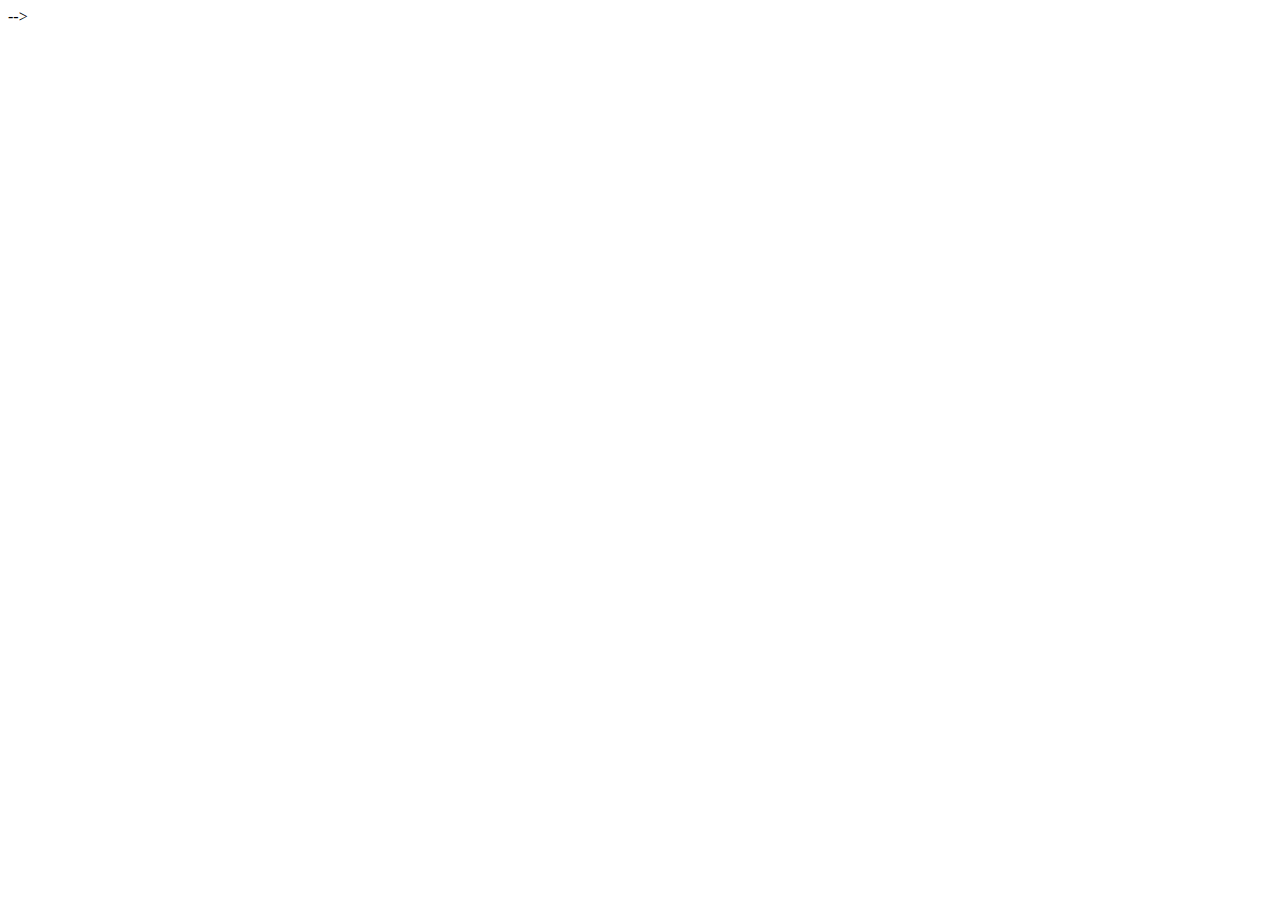
==== commit fb7deef3: "Update index.html" ====
--- a/index.html
+++ b/index.html
@@ -1,4 +1,4 @@
-<!DOCTYPE html>
+<!-- <!DOCTYPE html>
 <html lang="en">
 <head>
     <meta charset="UTF-8">
@@ -270,3 +270,4 @@
 
 </body>
 </html>
+ -->
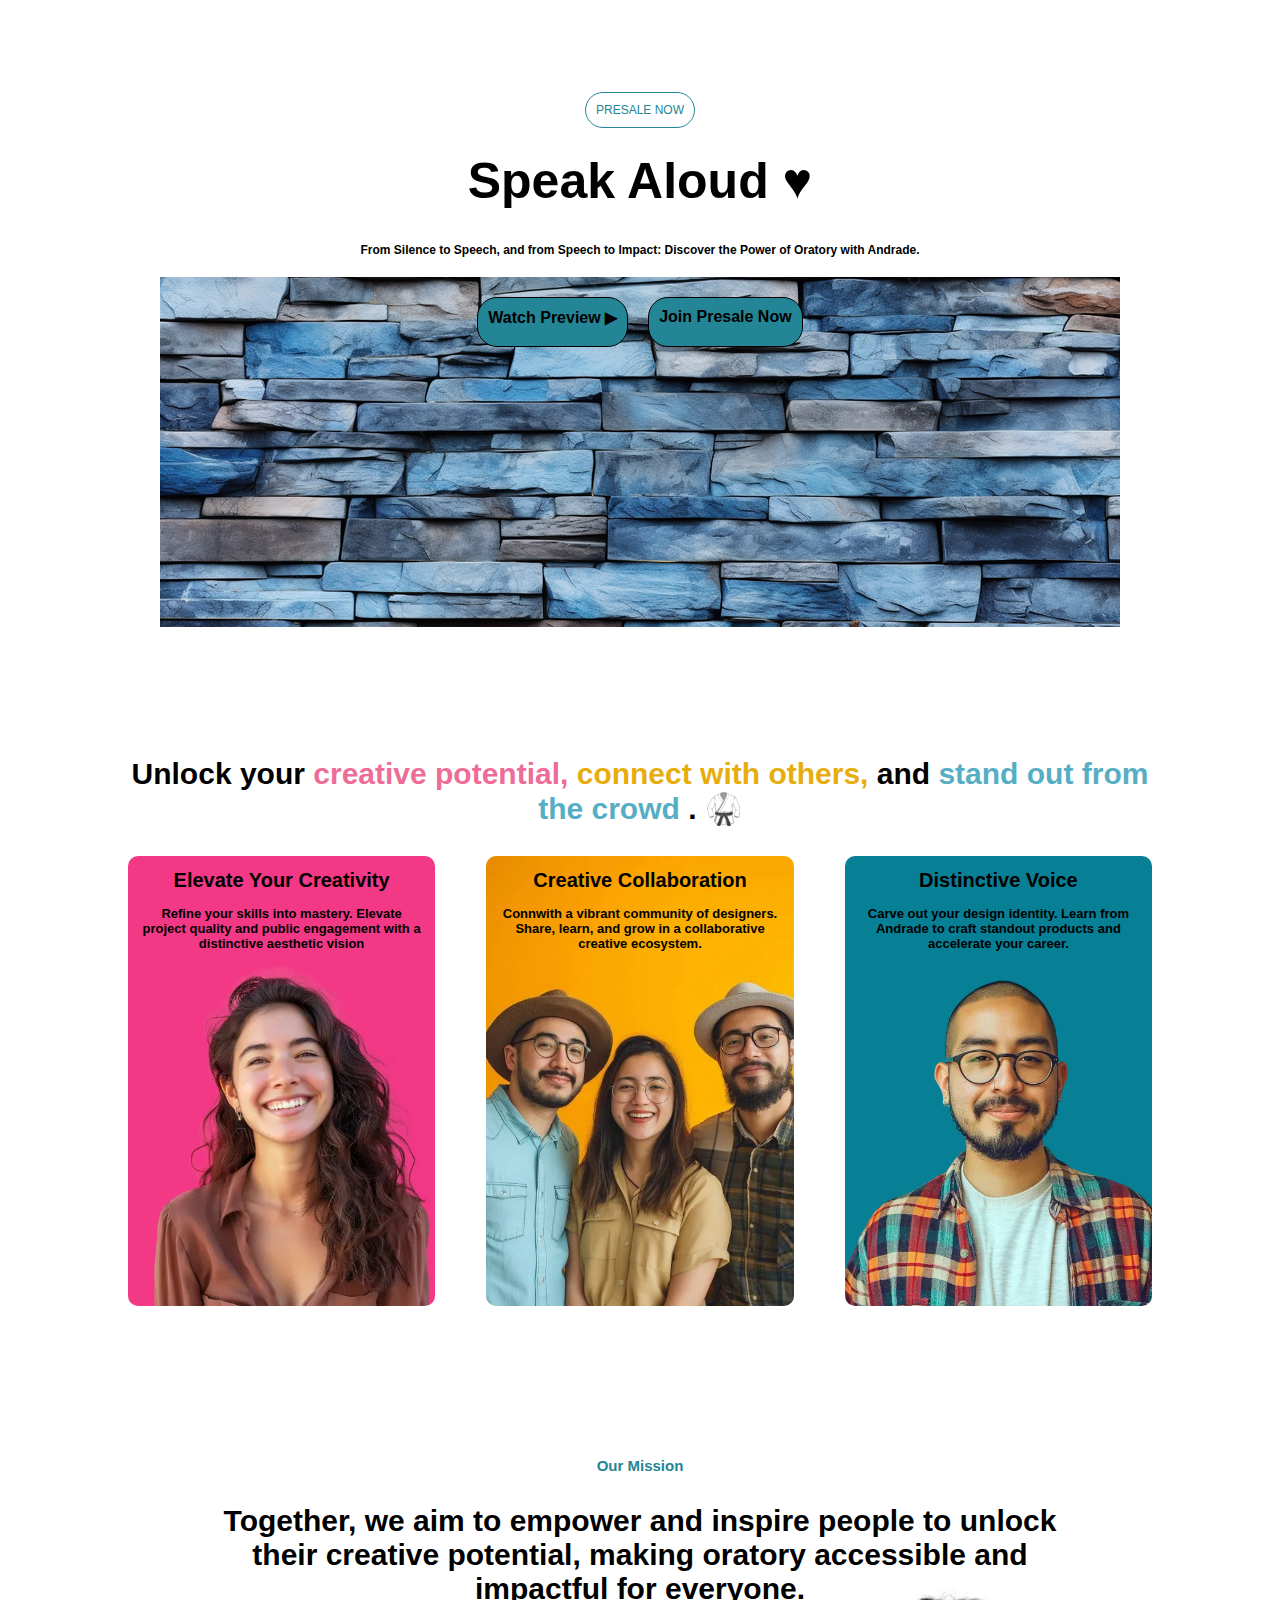
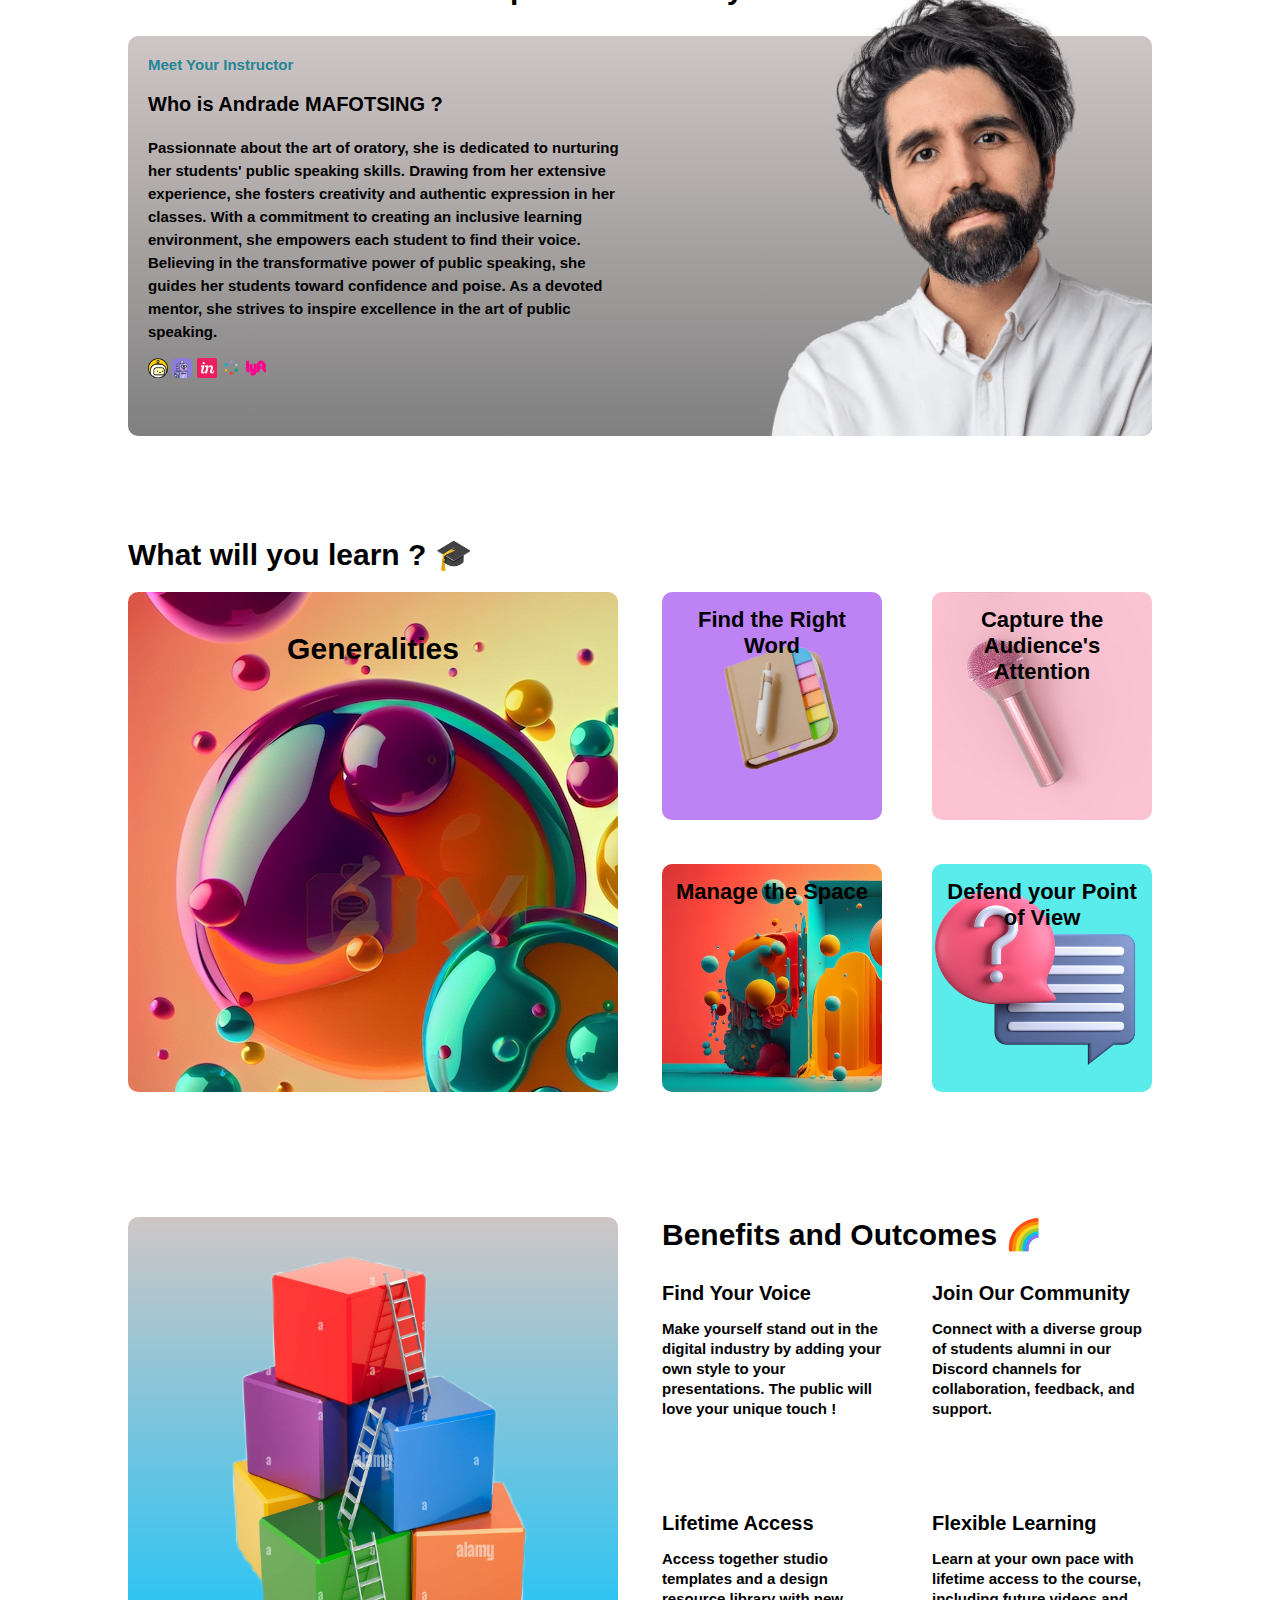
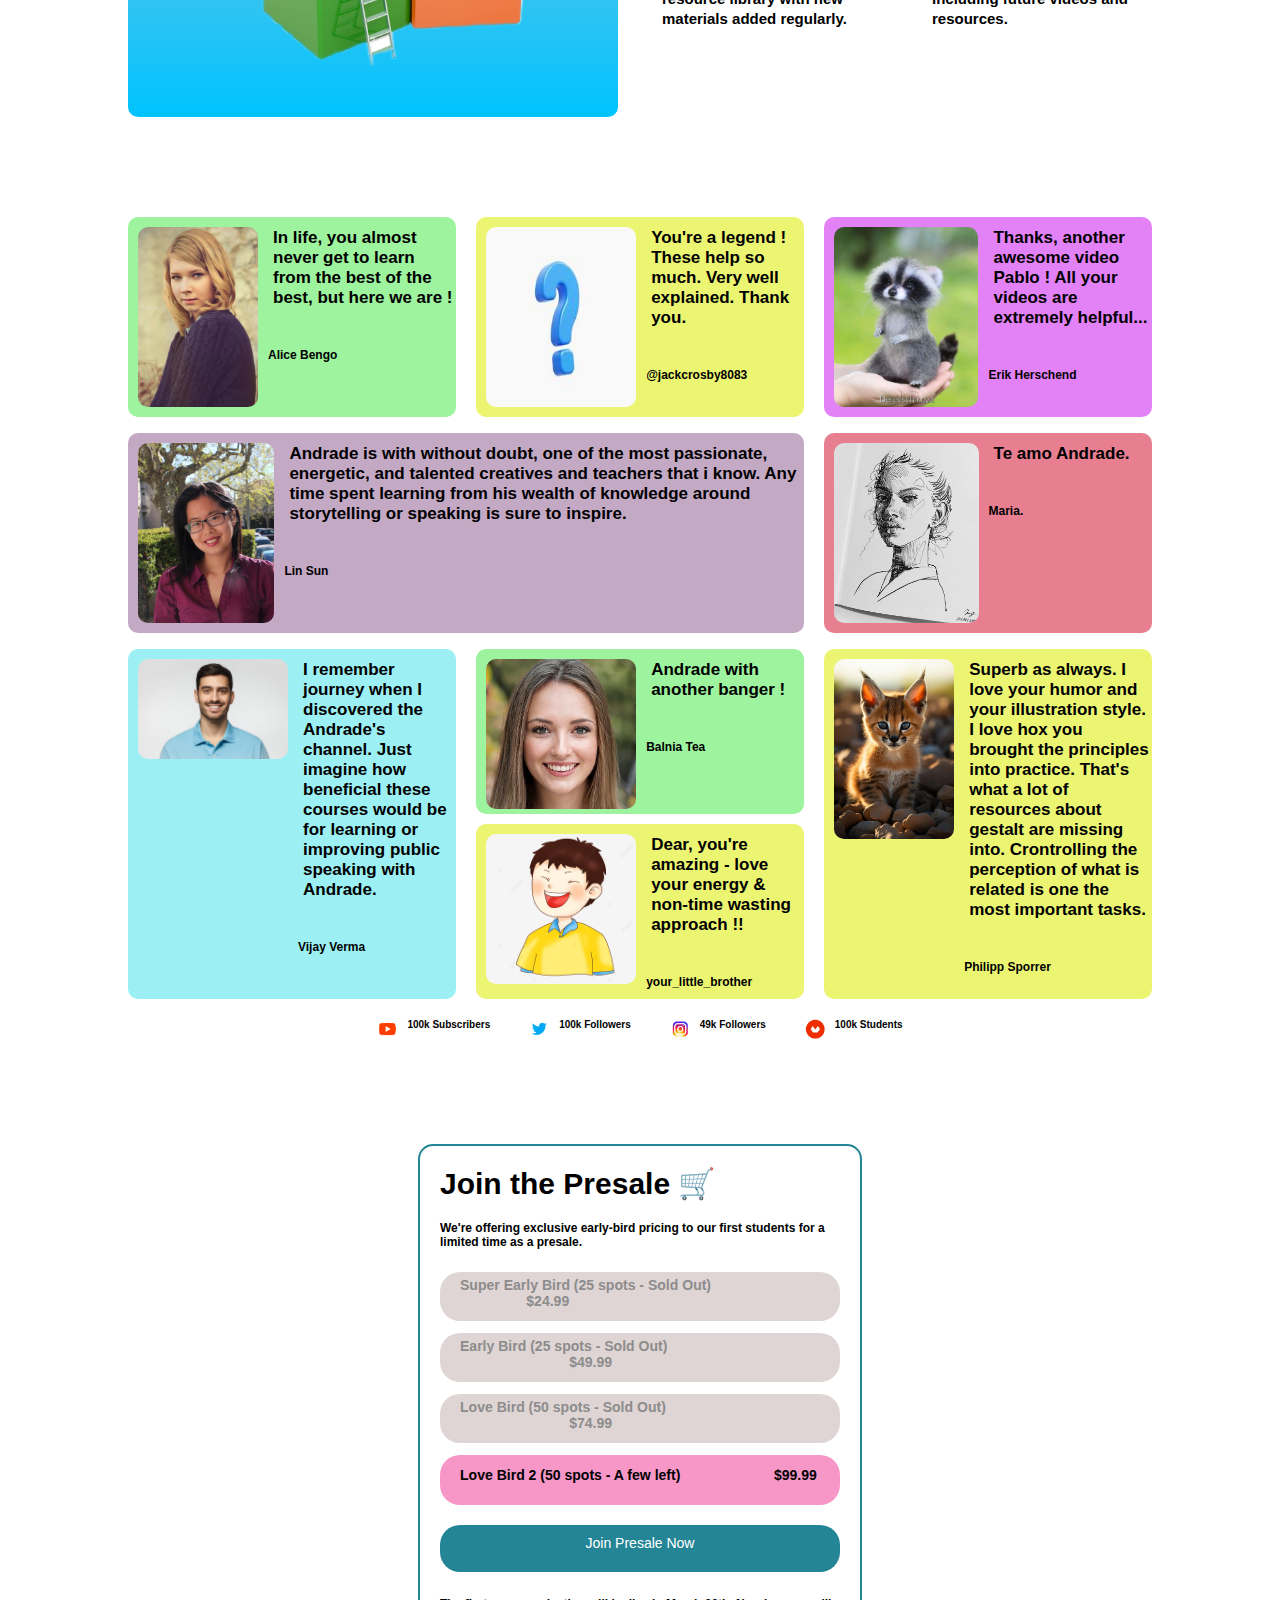
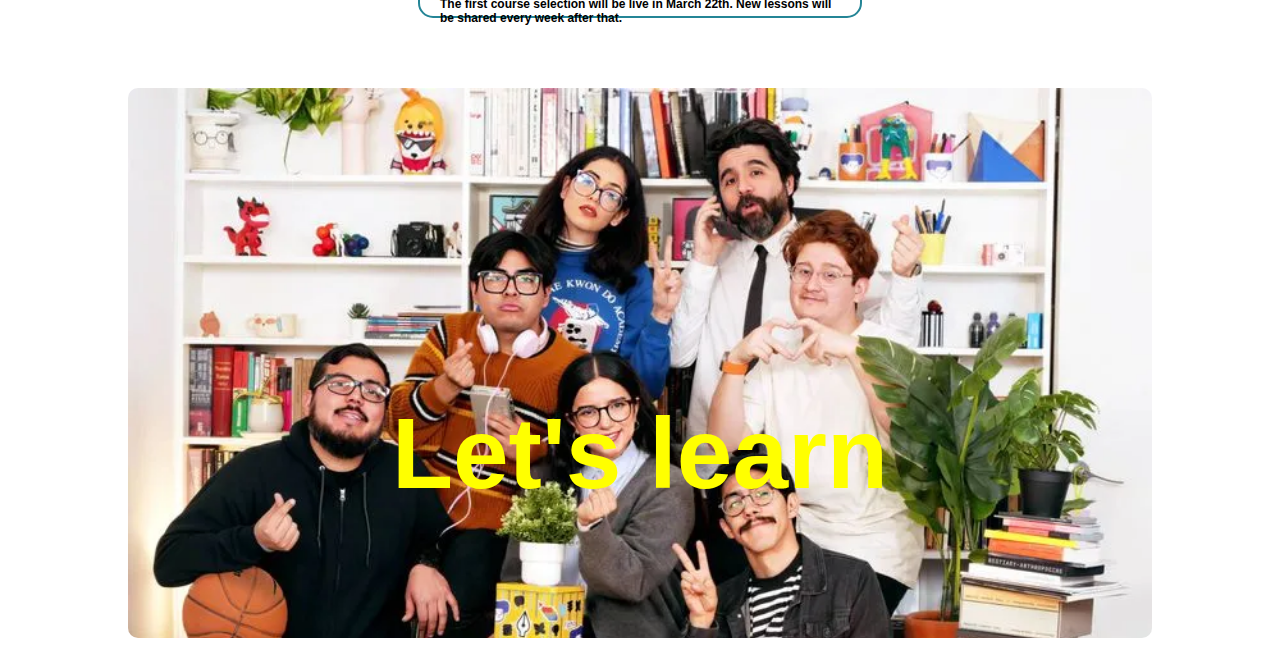
==== commit bb4d45da: "Update index.html" ====
--- a/index.html
+++ b/index.html
@@ -1,11 +1,11 @@
-<!-- <!DOCTYPE html>
+<!DOCTYPE html>
 <html lang="en">
 <head>
     <meta charset="UTF-8">
     <meta http-equiv="X-UA-Compatible" content="IE=edge">
     <meta name="viewport" content="width=device-width, initial-scale=1.0">
     <title>Art oratoire Speak Aloud</title>
-    <link rel="stylesheet" href="style.css">
+    <link rel="stylesheet" href="MyStyle.css">
 </head>
 <body >
     
@@ -17,13 +17,13 @@
          <h2>From Silence to Speech, and from Speech to Impact: Discover the Power of Oratory with Andrade.</h2> 
             <div class="subcontainer1">
                 <div class="box1">
-                    <a href="#">Watch Preview </a>
+                    <a href="#">Watch Preview &#9654;</a>
                     <i></i>
                     <a class="a_spec" href="mailto:makgrade28@gmail.com">Join Presale Now</a>
                 </div>
                 <div class="videobox">
-                    <video autoplay muted loop id="ma_vidéo">
-                        <source src="video.mp4" type="video/mp4">
+                    <video width="400px" height="400px" autoplay muted loop id="ma_vidéo">
+                        <source src="mavideo.mp4" type="video/mp4">
                         Votre navigateur ne prend pas en compte la lecture de vidéos au format MP4.
                     </video>
         
@@ -64,7 +64,7 @@
                 <div class="aboutme">
                     <h1>Meet Your Instructor</h1>
                     <h2>Who is Andrade MAFOTSING ?</h2>
-                    <h3>Passionnate about the art of oratory, she is dedicated to nurturing her students' public speaking skills. Drawing from her extensive experience, she fosters creativity and authentic expression in her classes. With a commitment to creating an inclusive learning environment, she empowers each student to find their voice.</h3>
+                    <h3>Passionnate about the art of oratory, she is dedicated to nurturing her students' public speaking skills. Drawing from her extensive experience, she fosters creativity and authentic expression in her classes. With a commitment to creating an inclusive learning environment, she empowers each student to find their voice. Believing in the transformative power of public speaking, she guides her students toward confidence and poise. As a devoted mentor, she strives to inspire excellence in the art of public speaking.</h3>
                     <div class="socialmedia">
                         <img src="i1.png" width="20px" height="20px">
                         <img src="i2.webp" width="20px" height="20px">
@@ -74,7 +74,7 @@
                     </div>
                 </div>
                 <div class="mypic">
-                    
+                    <img width="auto" height="450px" src="cheuveux.webp" alt="Lui">
                 </div>
             </div>
 
@@ -221,7 +221,17 @@
                     </div>
                 </div>
             </div>
-            <div class="socialmedia2"></div>
+            <div class="socialmedia2">
+                <img width="20px" height="20px" src="youtube.png" alt="youtube">
+                <h1>100k Subscribers <span style="color: rgb(255, 255, 255);">.............</span></h1>
+                <img width="20px" height="20px" src="tweter.png" alt="tweeter">
+                <h1>100k Followers  <span style="color: rgb(255, 255, 255);">.............</span></h1>
+                <img width="20px" height="20px" src="ig.webp" alt="instagram">
+                <h1>49k Followers  <span style="color: rgb(255, 255, 255);">.............</span></h1>
+                <img width="20px" height="20px" src="ah.webp" alt="ah">
+                <h1>100k Students </h1>
+
+            </div>
         </div>
         <div class="container7">
             <h1>Join the Presale &#128722;</h1>
@@ -270,4 +280,3 @@
 
 </body>
 </html>
- -->
--- a/MyStyle.css
+++ b/MyStyle.css
@@ -0,0 +1,688 @@
+.container {
+    width: 1024px;
+    background-color: #ffffff;
+    font-family: 'Segoe UI', Tahoma, Geneva, Verdana, sans-serif;
+    margin-left: auto;
+    margin-right: auto;
+}
+
+.container1 {
+    min-height: 300px;
+    text-align: center;
+    margin-top: 100px;
+}
+
+.container1 a{
+    color:rgb(36, 133, 150) ;
+    font-family: 'Segoe UI', Tahoma, Geneva, Verdana, sans-serif;
+    font-size: 00.75rem;
+    text-decoration: none;
+    padding: 10px 10px 10px 10px;
+    border: 1px solid rgb(36, 133, 150);
+    border-radius: 20px;
+}
+
+.container1 a:hover {
+    background-color: rgb(69, 168, 185);
+    transition-duration: 1s;
+    color: white;
+}
+
+h1{
+    font-size: 50px;
+    font-weight: bold;
+}
+
+h2{
+    font-size: 12px; 
+}
+
+.subcontainer1{
+    height: 350px;
+    background-image: url(mur.png);
+    background-position: center; 
+    background-repeat: no-repeat;
+    justify-content: center;
+    margin-top: 20px;
+    border-radius: 10px;
+}
+.box1{
+    display: flex;
+    height: 50px;
+    justify-content: center;
+    padding-top: 20px;
+}
+.box1 a{
+    border: 1px solid rgb(0, 0, 0); 
+    color: black;
+    font-weight: bold;
+    font-size: 1rem;
+    background-color: rgb(36, 133, 150);
+ }
+.a_spec{
+      margin-left: 20px;
+  }
+
+  .box1 a:hover {
+    transition-duration: 1s;
+    color: white;
+}
+
+.videobox{
+    width: 400px;
+    height: 400px;
+    margin-top: 20px;
+    margin-left: auto;
+    margin-right: auto;
+    overflow: hidden;
+    justify-content: center;
+    border-radius: 20px;
+}
+.videobox video{
+    width: 100%;
+    height:100% ;
+}
+.control_button{
+    position:absolute;
+    top: 80%;
+    left: 47%;
+    background-color: rgba(0, 0, 0, 0.5);
+    color: white;
+    padding: 10px 20px;
+    border: none;
+    border-radius: 5px;
+    cursor: pointer;
+}
+
+.container2{
+    height: 500px;
+    margin-top: 130px;
+    justify-content: center;
+    font-size: 30px;
+    font-family: 'Segoe UI', Tahoma, Geneva, Verdana, sans-serif;
+    text-align: center;
+}
+
+.textl2{
+    color: rgb(238, 109, 152);
+}
+
+.textl3{
+    color: rgb(231, 173, 13);
+}
+
+.textl4{
+    color: rgb(86, 174, 196);
+}
+
+.container2 p{
+  font-weight: bold;
+}
+
+.boxpics{
+    display: flex;
+    height: 400px;
+    justify-content: space-between;
+}
+
+.boxpic1{
+    background-color: rgb(243, 56, 134);
+    background-image: url(fille-rose.webp);
+    background-size: cover;
+    min-height: 450px;
+    width: 30%; 
+    border-radius: 10px; 
+}
+
+
+.boxpic1 h1{
+  font-size: 20px;  
+  font-weight: bold;
+}
+
+.boxpic1 p{
+    font-family: Arial, Helvetica, sans-serif;
+    font-size: 13px;
+    margin-left: 10px;
+    margin-right: 10px;
+}
+
+.boxpic2{
+    background-image: url(trois_personne.webp);
+    background-size: cover;
+    min-height: 450px;
+    width: 30%; 
+    border-radius: 10px;   
+}
+
+.pic2{
+    width: 100%;
+    margin-left: 0px;
+    
+    margin-top: 56px;
+}
+
+.redim{
+    width: 50%;
+    height: auto;
+}
+
+.boxpic2 h1{
+  font-size: 20px;  
+  font-weight: bold;
+}
+
+.boxpic2 p{
+    font-family: Arial, Helvetica, sans-serif;
+    font-size: 13px;
+    margin-left: 10px;
+    margin-right: 10px;
+}
+
+.boxpic3{
+    background-image: url(lunette.webp);
+    background-color: rgb(7, 127, 148);
+    background-size: cover;
+    min-height: 450px;
+    width: 30%; 
+    border-radius: 10px; 
+}
+
+.pic3{
+    height: 100%;
+    background-size: cover;
+    background-position:top;
+    margin-top: 22px;
+}
+
+.boxpic3 h1{
+  font-size: 20px;  
+  font-weight: bold;
+}
+
+.boxpic3 p{
+    font-family: Arial, Helvetica, sans-serif;
+    font-size: 13px;
+    margin-left: 10px;
+    margin-right: 10px;
+}
+
+.container3{
+    height: 600px;
+    margin-top: 200px;
+    justify-content: center;
+    font-family: 'Segoe UI', Tahoma, Geneva, Verdana, sans-serif;
+    
+}
+
+.container3 h1{
+    font-size: 15px;
+    margin-top: 20px;
+    color: rgb(36, 133, 150);
+    text-align: center;
+}
+
+.container3 p{
+    font-size: 30px;
+    margin-left: 80px;
+    margin-right: 80px;
+    font-weight: bold;
+    text-align: center;
+}
+
+.mybox{
+    display: flex;
+    height: 400px;
+    justify-content: space-between;
+    border-radius: 10px;
+    background-image:linear-gradient(rgb(207, 198, 198), gray)
+}
+
+.aboutme{
+   width: 500px; 
+   font-family: Arial, Helvetica, sans-serif;
+}
+
+.aboutme h1{
+    margin-left: 20px;
+    text-align: left;
+}
+
+.aboutme h2{
+    font-size: 20px;
+    margin-top: 20px;
+    margin-left: 20px;
+    font-family: Arial, Helvetica, sans-serif;
+}
+
+.aboutme h3{
+    font-size: 15px;
+    margin-top: 20px;
+    margin-left: 20px;
+    font-family: Arial, Helvetica, sans-serif;
+    text-align:left;
+    line-height: 23px;
+}
+
+.mypic{
+    img{
+        margin-top: -50px;
+        border-radius: 0 0 10px 0;
+    }
+}
+
+.socialmedia{
+    text-align: left;
+    padding-left: 20px;
+    
+    height: 20px;
+}
+
+.container4{
+    height: 600px;
+    margin-top: 80px;
+    justify-content: center;
+    font-family: 'Segoe UI', Tahoma, Geneva, Verdana, sans-serif;
+}
+
+.container4 h1{
+    font-size: 30px;
+
+}
+.flex1{
+    display: flex;
+    height: 500px;
+    justify-content: space-between;
+    text-align: center;
+}
+
+.card{
+    width: 490px;
+    height: 500px;
+    font-size:50px;
+    border-radius: 10px;
+}
+
+.card h1{
+    margin-top: 40px;
+    font-size:30px;
+}
+
+.container4 .card{
+    background-image: url(im1.jpg);
+}
+
+.flex2{
+    display: flex;
+    width: 490px;
+    height: 500px;
+    border-radius: 10px;
+    flex-wrap: wrap;
+    justify-content: space-between;
+    align-content: space-between;
+}
+
+.minicard1{
+    background-color: rgb(189, 130, 243);
+    background-image: url(im7.png);
+    background-size: cover;
+    width: 220px;
+    height: 228px;
+    border-radius: 10px;
+}
+
+.minicard2{
+    background-image: url(im6.jpg);
+    background-size: cover;
+    background-position: left;
+    width: 220px;
+    height: 228px;
+    border-radius: 10px;
+}
+
+.minicard3{
+    background-image: url(im4.jpg);
+    background-size: cover;
+    width: 220px;
+    height: 228px;
+    border-radius: 10px;
+}
+
+.minicard4{
+    background-color: rgb(90, 235, 235);
+    background-image: url(im5.png);
+    background-position: right;
+    background-size: cover;
+    width: 220px;
+    height: 228px;
+    border-radius: 10px;
+}
+
+.flex2 .minicard1 h1, .flex2 .minicard2 h1,.flex2 .minicard3 h1,.flex2 .minicard4 h1{
+    font-size: 22px;
+    margin-left: 10px;
+    margin-right: 10px;
+}
+
+.container5{
+    display: flex;
+    height: 600px;
+    margin-top: 80px;
+    justify-content: space-between;
+    
+}
+
+.container5 .card{
+    background-image:linear-gradient(rgb(207, 198, 198), rgb(0, 195, 255));
+    background-size: cover;
+}
+
+.rectif{
+    margin-top: 20px;
+    margin-left: 20px;
+    max-width: 450px;
+    max-height: 530px;
+}
+
+.flexwrite{
+    display: flex;
+    width: 490px;
+    height: 500px;
+    flex-wrap: wrap;
+    justify-content: space-between;
+    align-content: space-between;
+}
+
+.flexwrite .h1{
+    font-size: 30px;
+    height: 40px;
+    width: 490px;
+    font-weight: bold;
+}
+
+.cardwrite1{
+    background-color: white;
+    width: 220px;
+    height: 218px;
+    border-radius: 10px;
+}
+
+.cardwrite2{
+    background-color: white;
+    width: 220px;
+    height: 218px;
+    border-radius: 10px;
+}
+
+.cardwrite3{
+    background-color: white;
+    width: 220px;
+    height: 218px;
+    border-radius: 10px;
+}
+
+.cardwrite4{
+    background-color:white;
+    width: 220px;
+    height: 218px;
+    border-radius: 10px;
+}
+
+.cardwrite1 h1, .cardwrite2 h1, .cardwrite3 h1, .cardwrite4 h1{
+     font-size: 20px;
+     
+}
+
+.cardwrite1 h2, .cardwrite2 h2, .cardwrite3 h2, .cardwrite4 h2{
+    font-size: 15px;
+    line-height: 20px;
+    font-family: Arial, Helvetica, sans-serif;
+    
+}
+
+.container6{
+    min-height: 800px;
+}
+.cont1{
+    display: flex;
+    height: 200px;
+    justify-content: space-between;
+}
+
+.rectif2{
+    margin-top: 10px;
+    margin-left: 10px;
+    max-width: 150px;
+    max-height: 180px;
+}
+
+.cont1a{
+    display: flex;
+    background-color:rgb(158, 243, 158) ;
+    width: 32%;
+    border-radius: 10px;
+}
+
+.text h1{
+    font-size: 17px;
+    margin-left: 15px;
+    margin-right: 3px;
+    font-family: Arial, Helvetica, sans-serif;
+
+}
+
+.text h2{
+    font-size: 12px;
+    margin-left: 10px;
+    margin-right: 3px;
+    font-weight: bold;
+    font-family: Arial, Helvetica, sans-serif;
+}
+.cont1b{
+    background-color:rgb(236, 245, 114) ;
+    width: 32%;
+    border-radius: 10px;
+    display: flex;
+}
+.cont1c{
+    display: flex;
+    background-color:rgb(227, 129, 247) ;
+    width: 32%;
+    border-radius: 10px;
+}
+
+.cont2{
+    display: flex;
+    height: 200px;
+    justify-content: space-between;
+    margin-top: 16px;
+}
+
+.cont2a{
+    display: flex;
+    background-color:rgb(196, 169, 197) ;
+    width: 66%;
+    border-radius: 10px;
+}
+.cont2b{
+    display: flex;
+    background-color:rgb(231, 127, 145) ;
+    width: 32%;
+    border-radius: 10px;
+}
+
+.cont3{
+    display: flex;
+    height: 350px;
+    justify-content: space-between;
+    margin-top: 16px;
+}
+
+.cont3a{
+    display: flex;
+    background-color:rgb(156, 240, 243) ;
+    width: 32%;
+    border-radius: 10px;
+}
+.cont3b{
+    width: 32%;
+    border-radius: 10px;
+    display:flex;
+    flex-direction: column;
+    justify-content: space-between;
+}
+.cont3b1{
+    display: flex;
+    background-color:rgb(158, 243, 158) ;
+    height: 47%;
+    border-radius: 10px;
+}
+.cont3b2{
+    display: flex;
+    background-color:rgb(236, 245, 114) ;
+    height: 50%;
+    border-radius: 10px;
+}
+.cont3c{
+    display: flex;
+    background-color:rgb(236, 245, 114) ;
+    width: 32%;
+    border-radius: 10px;
+}
+
+.socialmedia2{
+    margin-top: 20px;
+    height: 25px;
+    display: flex;
+    justify-content: center;
+
+    h1{
+        font-size: 10px;
+        margin: 0%;
+    }
+
+    img{
+        margin-bottom: 1px;
+        margin-right: 10px;
+    }
+}
+
+.container7{
+    margin-top: 100px;
+    margin-left: auto;
+    margin-right: auto;
+    border: 2px solid rgb(36, 133, 150);
+    border-radius: 15px;
+    width: 400px;
+    height: 470px;
+    justify-content: center;
+    padding-left: 20px;
+    padding-right: 20px;
+}
+
+.container7 h1{
+    
+    font-size: 30px;
+}
+.price1, .price2, .price3, .price4{
+    font-size: 12px;
+    color: rgb(141, 140, 140);
+    /* height: 31px; */
+    background-color: rgb(223, 213, 213);
+    border-radius: 20px;
+    margin-top: 12px;
+    padding: 5px 20px;
+
+    & h3{
+        margin: 0;
+        margin-bottom: 7px;
+    }
+    
+}
+.vide{
+    color: rgb(223, 213, 213);;
+}
+
+.price4 .vide{
+    color:rgb(247, 151, 199) ;
+}
+
+.price1{
+    margin-top: 23px;
+}
+
+.price4{
+    background-color: rgb(247, 151, 199);
+    color: black;
+    padding-top: 12px;
+    height: 33px;
+}
+
+.price5{
+    background-color:rgb(36, 133, 150) ;
+    border-radius: 20px;
+    font-size: 14px;
+    margin-top: 20px;
+    height: 37px;
+    text-align: center;
+    margin-bottom: 25px;
+    padding-top: 10px;
+}
+
+.price5 a{
+    text-decoration: none;
+    color: white;
+}
+
+.container8{
+    height: 550px;
+    margin-top: 70px;
+    background-image: url(img_fin.webp);
+    background-repeat: no-repeat;
+    background-size: cover;
+    border-radius: 10px;
+    /* justify-content: center; */
+    text-align: center;
+
+}
+
+.rectif3{
+    margin: 20px 10px 20px 30px;
+    max-width: 700px;
+    max-height: 430px;
+   
+}
+
+.onlytext{
+    width: 500px;
+    height: 100px;
+    color: yellow;
+    position: relative;
+    top: 65%;
+    left: 50%;
+    transform: translate(-50%, -50%);
+}
+
+.onlytext h1{
+    font-weight: bold;
+    font-size: 100px;
+}
+
+/*.container8 .redim{
+    width: 100%;
+    height: auto;
+   
+}*/
+
+/*.picnous{
+    width: 400px;
+    height: 400px;
+    background-color: rgb(63, 35, 189);
+    background-position: center; 
+    background-repeat: no-repeat;
+    border-radius: 10px;
+    justify-content: center;
+    text-align: center;
+    display: block;
+
+}*/
